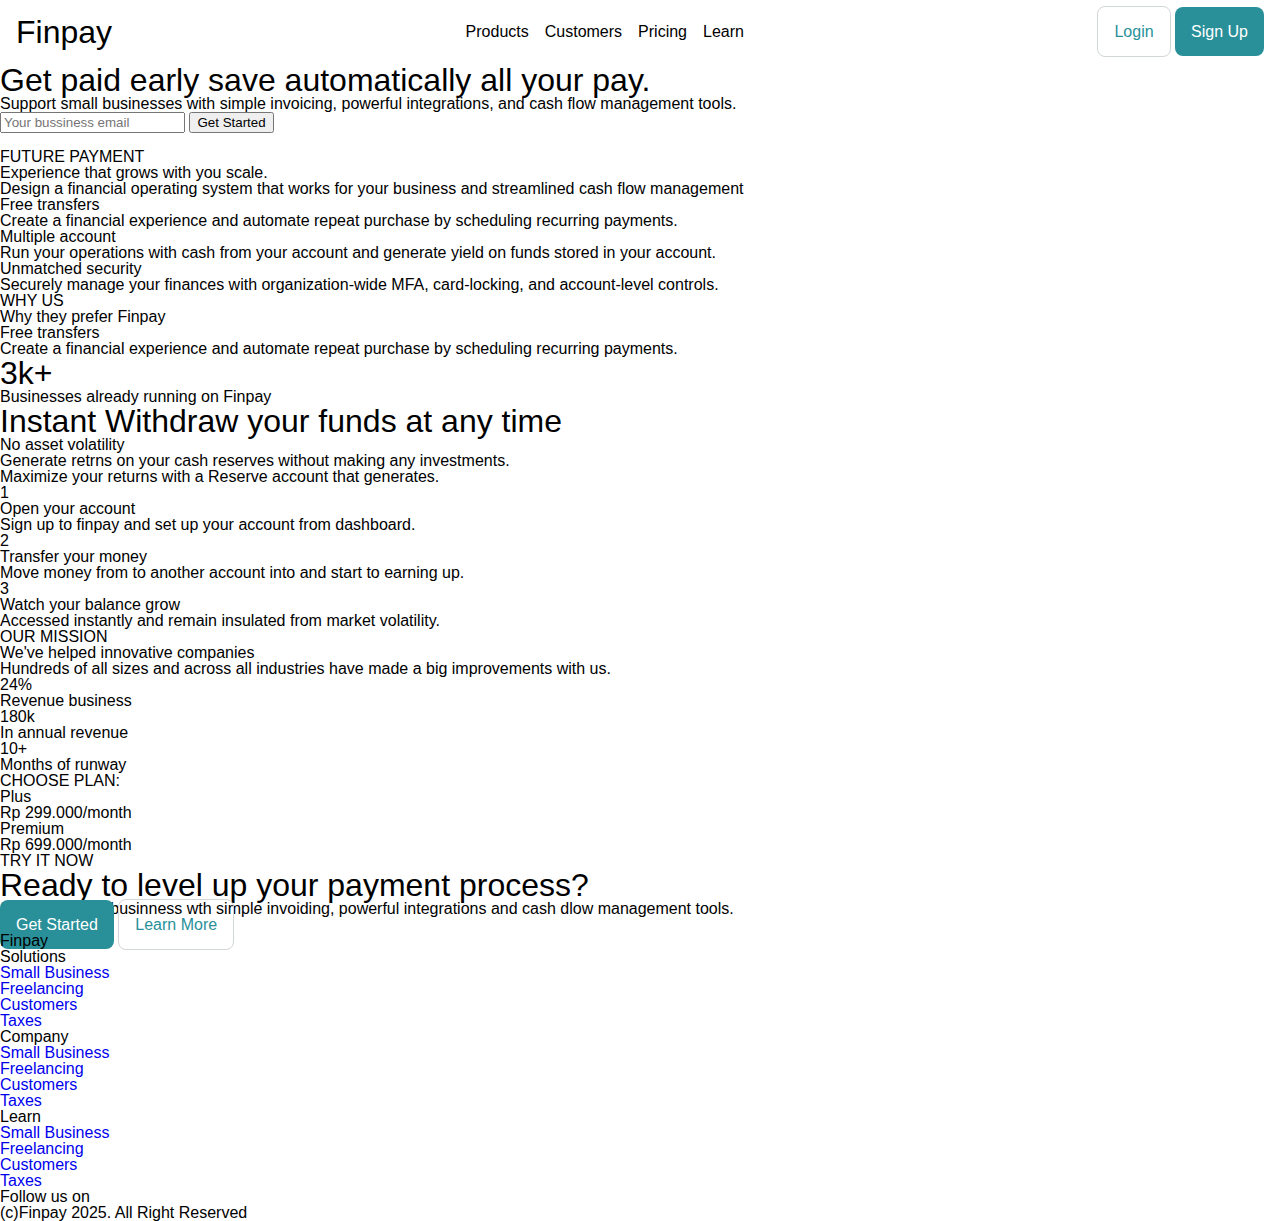
==== fintech-finpay/index.html @ c242a387 "add update portoflio" ====
<html lang="en">

<head>
    <meta charset="UTF-8">
    <meta name="viewport" content="width=device-width, initial-scale=1.0">
    <title>Fintech Finpay</title>
    <link
        href="https://fonts.googleapis.com/css2?family=Inter:ital,opsz,wght@0,14..32,100..900;1,14..32,100..900&family=Playfair+Display:ital,wght@0,400..900;1,400..900&display=swap"
        rel="stylesheet">
    <link rel="stylesheet" href="../reset.css">
    <link rel="stylesheet" href="./style.css">
</head>

<body>
    <header>
        <div class="brand">
            <h1>Finpay</h1>
        </div>
        <div class="menu">
            <ul>
                <li>Products</li>
                <li>Customers</li>
                <li>Pricing</li>
                <li>Learn</li>
            </ul>
        </div>
        <div class="button-sign">
            <a href="#" class="btn btn-secondary-outline">Login</a>
            <a href="#" class="btn btn-primary">Sign Up</a>
        </div>
    </header>
    <section class="hero">
        <div class="content">
            <h1>Get paid early save automatically all your pay.</h1>
            <p>
                Support small businesses with simple invoicing, powerful integrations, and cash flow management tools.
            </p>
            <form action="#" class="inline-single-form">
                <input type="text" placeholder="Your bussiness email">
                <button type="reset">Get Started</button>
            </form>
            <div class="supports">
                <img src="#" alt="">
                <img src="#" alt="">
                <img src="#" alt="">
            </div>
        </div>
        <div class="image">
            <img src="#" alt="">
        </div>
    </section>
    <section class="feature">
        <div class="text-primary">FUTURE PAYMENT</div>
        <div class="feature-description">
            <h2>Experience that grows with you scale.</h2>
            <p>
                Design a financial operating system that works for your business and streamlined cash flow management
            </p>
        </div>
        <div class="feature-list">
            <div class="feature-item">
                <img src="#" alt="">
                <h4>Free transfers</h4>
                <p>Create a financial experience and automate repeat purchase by scheduling recurring payments.</p>
            </div>
            <div class="feature-item">
                <img src="#" alt="">
                <h4>Multiple account</h4>
                <p>Run your operations with cash from your account and generate yield on funds stored in your account.
                </p>
            </div>
            <div class="feature-item">
                <img src="#" alt="">
                <h4>Unmatched security</h4>
                <p>Securely manage your finances with organization-wide MFA, card-locking, and account-level controls.
                </p>
            </div>
        </div>
    </section>
    <section class="why-us">
        <div class="text-primary">
            WHY US
        </div>
        <h2>Why they prefer Finpay</h2>
        <div class="because">
            <div class="because-item">
                <img src="#" alt="">
                <h4>Free transfers</h4>
                <p>Create a financial experience and automate repeat purchase by scheduling recurring payments.</p>
            </div>
            <div class="because-item">
                <img src="#" alt="">
                <h1 class="text-primary">3k+</h1>
                <p>
                    Businesses already running on Finpay
                </p>
            </div>
            <div class="because-item">
                <img src="#" alt="">
                <h1>Instant Withdraw your funds at any time</h1>
                <img src="#" alt="">
            </div>
        </div>
        <div class="asset-chart">
            <div class="asset-chart-desc">
                <h3>No asset volatility</h3>
                <p>Generate retrns on your cash reserves without making any investments.</p>
            </div>
            <div class="asset-chart-img">
                <img src="#" alt="">
            </div>
        </div>
    </section>
    <section class="step-section">
        <h2>Maximize your returns with a Reserve account that generates.</h2>
        <div class="step-section_steps">
            <div class="step-section_steps_item">
                <h2>1</h2>
                <h4>Open your account</h4>
                <p>Sign up to finpay and set up your account from dashboard.</p>
            </div>
            <div class="step-section_steps_item">
                <h2>2</h2>
                <h4>Transfer your money</h4>
                <p>Move money from to another account into and start to earning up.</p>
            </div>
            <div class="step-section_steps_item">
                <h2>3</h2>
                <h4>Watch your balance grow</h4>
                <p>Accessed instantly and remain insulated from market volatility.</p>
            </div>
        </div>
    </section>
    <section>
        <div class="container">
            <div class="text-center">
                <div class="text-primary">
                    OUR MISSION
                </div>
                <h2>We've helped innovative companies</h2>
                <p>Hundreds of all sizes and across all industries have made a big improvements with us.</p>
                <div class="stats">
                    <div class="stats_item">
                        <h2>24%</h2>
                        <p>Revenue business</p>
                    </div>
                    <div class="stats_item">
                        <h2>180k</h2>
                        <p>In annual revenue</p>
                    </div>
                    <div class="stats_item">
                        <h2>10+</h2>
                        <p>Months of runway</p>
                    </div>
                </div>
            </div>
        </div>
    </section>
    <section>
        <div class="container">
            <div class="text-center text-primary">
                CHOOSE PLAN:
            </div>
            <div class="plan">
                <div class="plan_item">
                    <h2>Plus</h2>
                    <div class="plan_item_price">
                        Rp 299.000/month
                    </div>
                </div>
                <div class="plan_item">
                    <h2>Premium</h2>
                    <div class="plan_item_price">
                        Rp 699.000/month
                    </div>
                </div>
            </div>
        </div>
    </section>
    <section>
        <div class="container try">
            <div class="try_desc">
                <div class="text-primary">
                    TRY IT NOW
                </div>
                <h1>Ready to level up your payment process?</h1>
                <p>Supports small businness wth simple invoiding, powerful integrations and cash dlow management tools.
                </p>
            </div>
            <div class="try_actions">
                <a href="#" class="btn btn-primary">Get Started</a>
                <a href="#" class="btn btn-secondary-outline">Learn More</a>
            </div>
        </div>
    </section>
    <footer>
        <div class="container">
            <div class="footer">
                <div class="footer_item">
                    <h2>Finpay</h2>
                </div>
                <div class="footer_item">
                    <h4>Solutions</h4>
                    <ul>
                        <li><a href="#">Small Business</a></li>
                        <li><a href="#">Freelancing</a></li>
                        <li><a href="#">Customers</a></li>
                        <li><a href="#">Taxes</a></li>
                    </ul>
                </div>
                <div class="footer_item">
                    <h4>Company</h4>
                    <ul>
                        <li><a href="#">Small Business</a></li>
                        <li><a href="#">Freelancing</a></li>
                        <li><a href="#">Customers</a></li>
                        <li><a href="#">Taxes</a></li>
                    </ul>
                </div>
                <div class="footer_item">
                    <h4>Learn</h4>
                    <ul>
                        <li><a href="#">Small Business</a></li>
                        <li><a href="#">Freelancing</a></li>
                        <li><a href="#">Customers</a></li>
                        <li><a href="#">Taxes</a></li>
                    </ul>
                </div>
                <div class="footer_item">
                    <h4>Follow us on</h4>
                </div>
            </div>
            <div class="copyright">
                (c)Finpay 2025. All Right Reserved
            </div>
        </div>
    </footer>
</body>

</html>
---- fintech-finpay/style.css ----
body {
    font-family: "Poppins", sans-serif;
    font-optical-sizing: auto;
}
header {
    display: flex;
    justify-content: space-between;
    padding: 1rem;
    align-items: center;
}
.menu > ul {
    display: flex;
    list-style-type: none;
}
.menu > ul > li {
    margin: 0 0.5rem;
}
h1 {
    font-size: 2rem;
}
.btn {
    padding: 1rem;
    border-radius: 0.5rem;
}
.btn-primary {
    background-color: #29909a;
    color: #fff;
}
.btn-secondary-outline {
    border: 1px solid #d1d6d6;
    color: #29909a;
}
a {
    text-decoration: none;
}
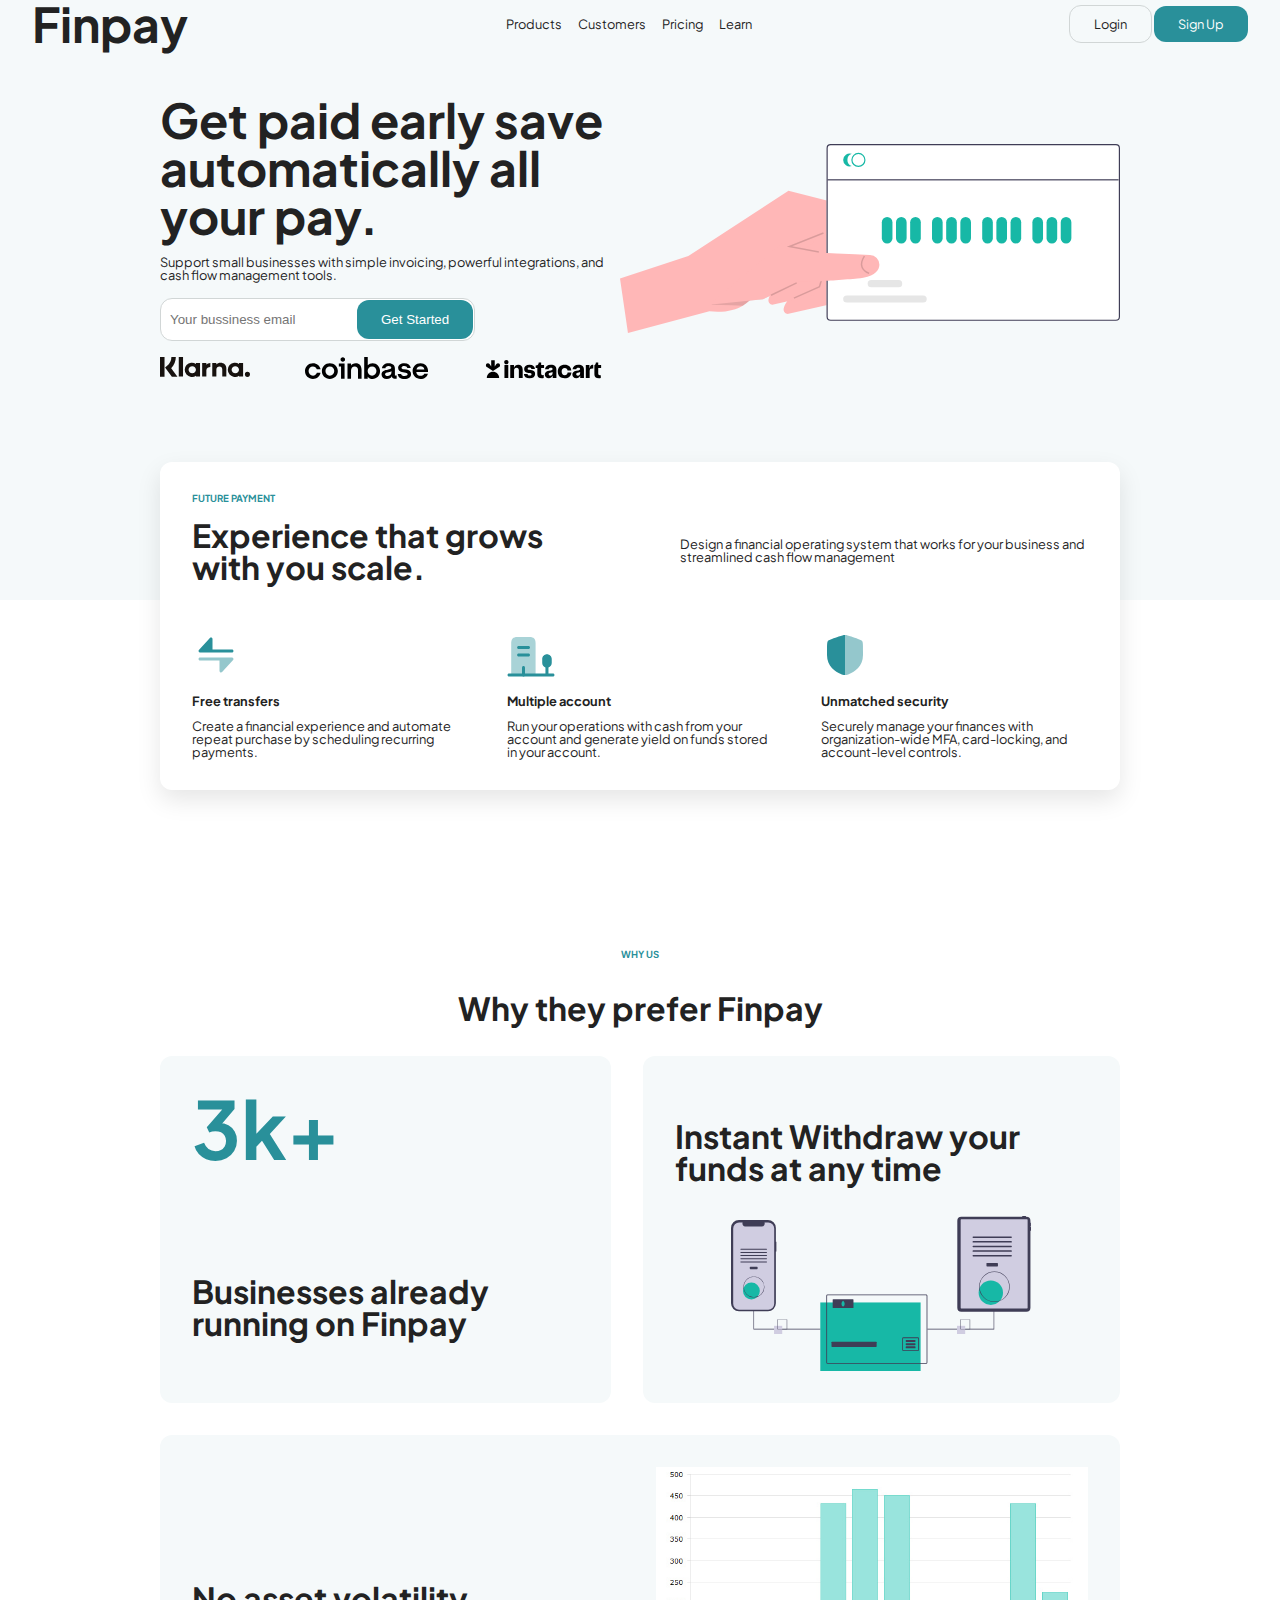
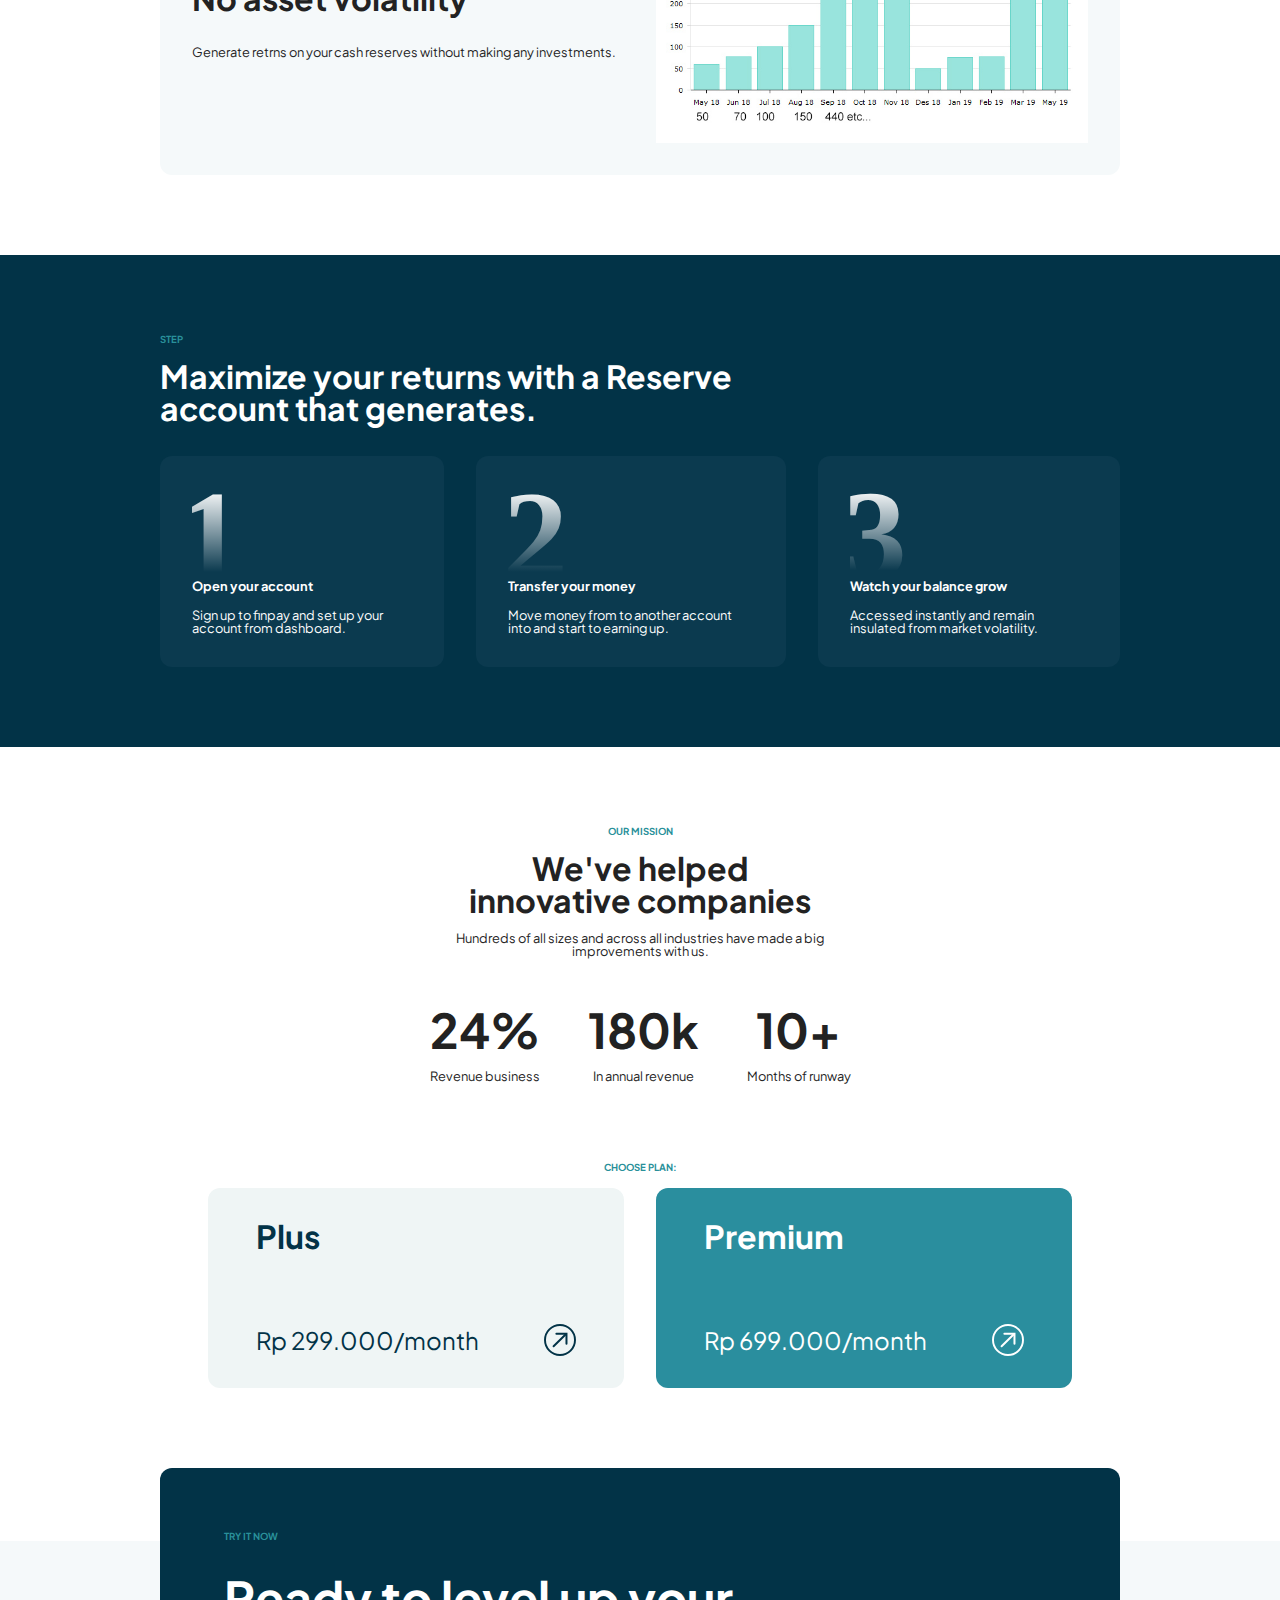
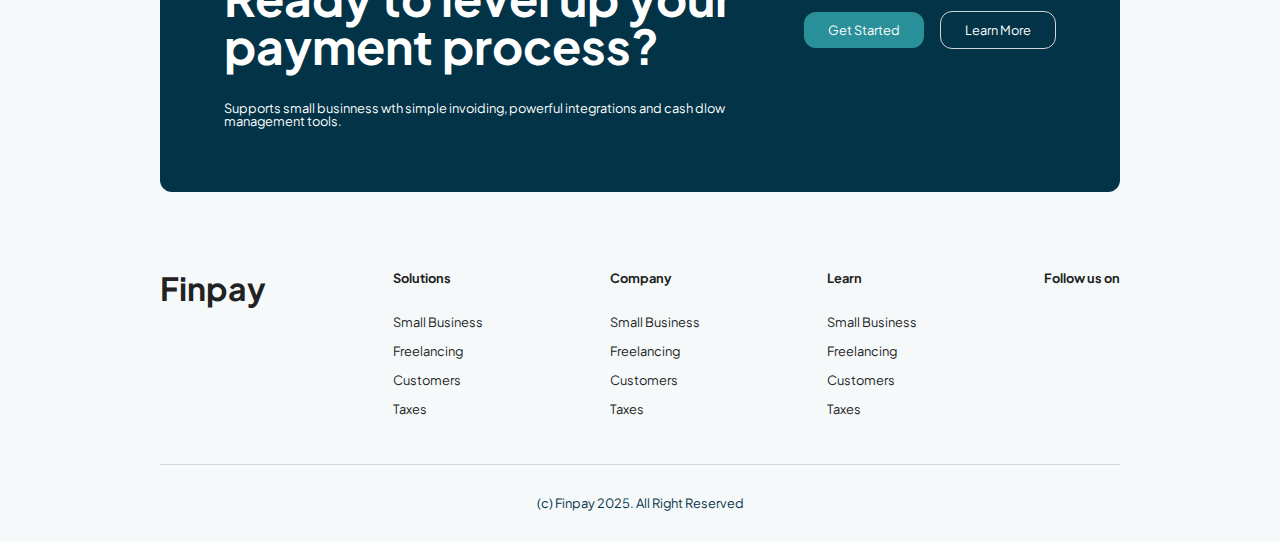
==== commit 8d7aa5a1: "update finish finpay" ====
--- a/fintech-finpay/index.html
+++ b/fintech-finpay/index.html
@@ -4,14 +4,16 @@
     <meta charset="UTF-8">
     <meta name="viewport" content="width=device-width, initial-scale=1.0">
     <title>Fintech Finpay</title>
-    <link
-        href="https://fonts.googleapis.com/css2?family=Inter:ital,opsz,wght@0,14..32,100..900;1,14..32,100..900&family=Playfair+Display:ital,wght@0,400..900;1,400..900&display=swap"
+    <link rel="preconnect" href="https://fonts.googleapis.com">
+    <link rel="preconnect" href="https://fonts.gstatic.com" crossorigin>
+    <link href="https://fonts.googleapis.com/css2?family=Plus+Jakarta+Sans:ital,wght@0,200..800;1,200..800&display=swap"
         rel="stylesheet">
     <link rel="stylesheet" href="../reset.css">
     <link rel="stylesheet" href="./style.css">
 </head>
 
 <body>
+    <div class="header-bg"></div>
     <header>
         <div class="brand">
             <h1>Finpay</h1>
@@ -29,149 +31,178 @@
             <a href="#" class="btn btn-primary">Sign Up</a>
         </div>
     </header>
-    <section class="hero">
-        <div class="content">
-            <h1>Get paid early save automatically all your pay.</h1>
-            <p>
-                Support small businesses with simple invoicing, powerful integrations, and cash flow management tools.
-            </p>
-            <form action="#" class="inline-single-form">
-                <input type="text" placeholder="Your bussiness email">
-                <button type="reset">Get Started</button>
-            </form>
-            <div class="supports">
-                <img src="#" alt="">
-                <img src="#" alt="">
-                <img src="#" alt="">
-            </div>
-        </div>
-        <div class="image">
-            <img src="#" alt="">
-        </div>
-    </section>
-    <section class="feature">
-        <div class="text-primary">FUTURE PAYMENT</div>
-        <div class="feature-description">
-            <h2>Experience that grows with you scale.</h2>
-            <p>
-                Design a financial operating system that works for your business and streamlined cash flow management
-            </p>
-        </div>
-        <div class="feature-list">
-            <div class="feature-item">
-                <img src="#" alt="">
-                <h4>Free transfers</h4>
-                <p>Create a financial experience and automate repeat purchase by scheduling recurring payments.</p>
-            </div>
-            <div class="feature-item">
-                <img src="#" alt="">
-                <h4>Multiple account</h4>
-                <p>Run your operations with cash from your account and generate yield on funds stored in your account.
+    <section>
+        <div class="container hero">
+            <div class="content">
+                <h1>Get paid early save automatically all your pay.</h1>
+                <p>
+                    Support small businesses with simple invoicing, powerful integrations, and cash flow management
+                    tools.
                 </p>
-            </div>
-            <div class="feature-item">
-                <img src="#" alt="">
-                <h4>Unmatched security</h4>
-                <p>Securely manage your finances with organization-wide MFA, card-locking, and account-level controls.
+                <form action="#" class="cta">
+                    <input type="text" placeholder="Your bussiness email">
+                    <button type="reset" class="btn btn-primary">Get Started</button>
+                </form>
+                <div class="supports">
+                    <img src="./img/klarna.svg" alt="klarna" height="20">
+                    <img src="./img//coinbase.svg" alt="coinbase" height="22">
+                    <img src="./img/instacart.svg" alt="instacart" height="25">
+                </div>
+            </div>
+            <div class="image">
+                <img src="./img/hero.svg" alt="">
+            </div>
+        </div>
+    </section>
+    <section>
+        <div class="container feature">
+            <h6 class="text-primary">FUTURE PAYMENT</h6>
+            <div class="feature-description">
+                <h2>Experience that grows with you scale.</h2>
+                <p>
+                    Design a financial operating system that works for your business and streamlined cash flow
+                    management
                 </p>
             </div>
-        </div>
-    </section>
-    <section class="why-us">
-        <div class="text-primary">
-            WHY US
-        </div>
-        <h2>Why they prefer Finpay</h2>
-        <div class="because">
-            <div class="because-item">
-                <img src="#" alt="">
-                <h4>Free transfers</h4>
-                <p>Create a financial experience and automate repeat purchase by scheduling recurring payments.</p>
-            </div>
-            <div class="because-item">
-                <img src="#" alt="">
-                <h1 class="text-primary">3k+</h1>
-                <p>
-                    Businesses already running on Finpay
-                </p>
-            </div>
-            <div class="because-item">
-                <img src="#" alt="">
-                <h1>Instant Withdraw your funds at any time</h1>
-                <img src="#" alt="">
-            </div>
-        </div>
-        <div class="asset-chart">
-            <div class="asset-chart-desc">
-                <h3>No asset volatility</h3>
-                <p>Generate retrns on your cash reserves without making any investments.</p>
-            </div>
-            <div class="asset-chart-img">
-                <img src="#" alt="">
+            <div class="feature-list">
+                <div class="feature-item">
+                    <img src="./img/free_transfer.svg" alt="" height="48">
+                    <h4>Free transfers</h4>
+                    <p>Create a financial experience and automate repeat purchase by scheduling recurring payments.</p>
+                </div>
+                <div class="feature-item">
+                    <img src="./img/multi_account.svg" alt="" height="48">
+                    <h4>Multiple account</h4>
+                    <p>Run your operations with cash from your account and generate yield on funds stored in your
+                        account.
+                    </p>
+                </div>
+                <div class="feature-item">
+                    <img src="./img/security.svg" alt="" height="48">
+                    <h4>Unmatched security</h4>
+                    <p>Securely manage your finances with organization-wide MFA, card-locking, and account-level
+                        controls.
+                    </p>
+                </div>
+            </div>
+        </div>
+    </section>
+    <section>
+        <div class="container why-us">
+            <h6 class="text-primary text-center">
+                WHY US
+            </h6>
+            <h2 class="text-center">Why they prefer Finpay</h2>
+            <div class="because">
+                <div class="because-item">
+                    <h1 class="text-primary">3k+</h1>
+                    <h2>
+                        Businesses already running on Finpay
+                    </h2>
+                </div>
+                <div class="because-item">
+                    <h2>Instant Withdraw your funds at any time</h2>
+                    <div class="text-center">
+                        <img src="./img/transaction.svg" alt="" width="300">
+                    </div>
+                </div>
+            </div>
+            <div class="asset-chart because-item">
+                <div class="asset-chart-desc">
+                    <h2>No asset volatility</h2>
+                    <p>Generate retrns on your cash reserves without making any investments.</p>
+                </div>
+                <div class="asset-chart-img">
+                    <img src="./img/chart.jpg" alt="">
+                </div>
             </div>
         </div>
     </section>
     <section class="step-section">
-        <h2>Maximize your returns with a Reserve account that generates.</h2>
-        <div class="step-section_steps">
-            <div class="step-section_steps_item">
-                <h2>1</h2>
-                <h4>Open your account</h4>
-                <p>Sign up to finpay and set up your account from dashboard.</p>
-            </div>
-            <div class="step-section_steps_item">
-                <h2>2</h2>
-                <h4>Transfer your money</h4>
-                <p>Move money from to another account into and start to earning up.</p>
-            </div>
-            <div class="step-section_steps_item">
-                <h2>3</h2>
-                <h4>Watch your balance grow</h4>
-                <p>Accessed instantly and remain insulated from market volatility.</p>
-            </div>
-        </div>
-    </section>
-    <section>
         <div class="container">
-            <div class="text-center">
-                <div class="text-primary">
-                    OUR MISSION
-                </div>
-                <h2>We've helped innovative companies</h2>
-                <p>Hundreds of all sizes and across all industries have made a big improvements with us.</p>
-                <div class="stats">
-                    <div class="stats_item">
-                        <h2>24%</h2>
-                        <p>Revenue business</p>
+            <h6 class="text-primary">STEP</h6>
+            <h2>Maximize your returns with a Reserve account that generates.</h2>
+            <div class="step-section_steps">
+                <div class="step-section_steps_item">
+                    <img src="./img/1.svg" alt="" class="text-gradient" />
+                    <h4>Open your account</h4>
+                    <p>Sign up to finpay and set up your account from dashboard.</p>
+                </div>
+                <div class="step-section_steps_item">
+                    <img src="./img/2.svg" alt="" class="text-gradient" />
+                    <h4>Transfer your money</h4>
+                    <p>Move money from to another account into and start to earning up.</p>
+                </div>
+                <div class="step-section_steps_item">
+                    <img src="./img/3.svg" alt="" class="text-gradient" />
+                    <h4>Watch your balance grow</h4>
+                    <p>Accessed instantly and remain insulated from market volatility.</p>
+                </div>
+            </div>
+        </div>
+    </section>
+    <section>
+        <div class="container mission">
+            <h6 class="text-primary">
+                OUR MISSION
+            </h6>
+            <h2 class="mission_title">We've helped innovative companies</h2>
+            <p class="mission_desc">Hundreds of all sizes and across all industries have made a big improvements
+                with us.</p>
+            <div class="stats">
+                <div class="stats_item">
+                    <h2>24%</h2>
+                    <p>Revenue business</p>
+                </div>
+                <div class="stats_item">
+                    <h2>180k</h2>
+                    <p>In annual revenue</p>
+                </div>
+                <div class="stats_item">
+                    <h2>10+</h2>
+                    <p>Months of runway</p>
+                </div>
+            </div>
+        </div>
+    </section>
+    <section>
+        <div class="container plan">
+            <h6 class="text-center text-primary">
+                CHOOSE PLAN:
+            </h6>
+            <div class="plan-list">
+                <div class="plan-list_item plus">
+                    <h2>Plus</h2>
+                    <div class="plan-list_item_price">
+                        <span>Rp 299.000/month</span>
+                        <svg width="32" height="32" version="1.1" viewBox="0 0 32 32"
+                            xmlns="http://www.w3.org/2000/svg">
+                            <g fill="none" stroke="#023347" stroke-linecap="round">
+                                <circle cx="16" cy="16" r="15" stroke-width="1.94"
+                                    style="paint-order:stroke fill markers" />
+                                <g transform="translate(.278 .595)" stroke-width="2">
+                                    <path d="m9.32 21.7 12.2-12" style="paint-order:stroke fill markers" />
+                                    <path d="m12.1 9.08h10.1v9.99" style="paint-order:stroke fill markers" />
+                                </g>
+                            </g>
+                        </svg>
                     </div>
-                    <div class="stats_item">
-                        <h2>180k</h2>
-                        <p>In annual revenue</p>
-                    </div>
-                    <div class="stats_item">
-                        <h2>10+</h2>
-                        <p>Months of runway</p>
-                    </div>
-                </div>
-            </div>
-        </div>
-    </section>
-    <section>
-        <div class="container">
-            <div class="text-center text-primary">
-                CHOOSE PLAN:
-            </div>
-            <div class="plan">
-                <div class="plan_item">
-                    <h2>Plus</h2>
-                    <div class="plan_item_price">
-                        Rp 299.000/month
-                    </div>
-                </div>
-                <div class="plan_item">
+                </div>
+                <div class="plan-list_item premium">
                     <h2>Premium</h2>
-                    <div class="plan_item_price">
-                        Rp 699.000/month
+                    <div class="plan-list_item_price">
+                        <span>Rp 699.000/month</span>
+                        <svg width="32" height="32" version="1.1" viewBox="0 0 32 32"
+                            xmlns="http://www.w3.org/2000/svg">
+                            <g fill="none" stroke="#fff" stroke-linecap="round">
+                                <circle cx="16" cy="16" r="15" stroke-width="1.94"
+                                    style="paint-order:stroke fill markers" />
+                                <g transform="translate(.278 .595)" stroke-width="2">
+                                    <path d="m9.32 21.7 12.2-12" style="paint-order:stroke fill markers" />
+                                    <path d="m12.1 9.08h10.1v9.99" style="paint-order:stroke fill markers" />
+                                </g>
+                            </g>
+                        </svg>
                     </div>
                 </div>
             </div>
@@ -180,19 +211,21 @@
     <section>
         <div class="container try">
             <div class="try_desc">
-                <div class="text-primary">
+                <h6 class="text-primary">
                     TRY IT NOW
-                </div>
+                </h6>
                 <h1>Ready to level up your payment process?</h1>
-                <p>Supports small businness wth simple invoiding, powerful integrations and cash dlow management tools.
+                <p>Supports small businness wth simple invoiding, powerful integrations and cash dlow management
+                    tools.
                 </p>
             </div>
             <div class="try_actions">
                 <a href="#" class="btn btn-primary">Get Started</a>
-                <a href="#" class="btn btn-secondary-outline">Learn More</a>
-            </div>
-        </div>
-    </section>
+                <a href="#" class="btn btn-secondary-outline text-light">Learn More</a>
+            </div>
+        </div>
+    </section>
+    <div class="footer-bg"></div>
     <footer>
         <div class="container">
             <div class="footer">
@@ -231,7 +264,7 @@
                 </div>
             </div>
             <div class="copyright">
-                (c)Finpay 2025. All Right Reserved
+                (c) Finpay 2025. All Right Reserved
             </div>
         </div>
     </footer>
--- a/fintech-finpay/style.css
+++ b/fintech-finpay/style.css
@@ -1,12 +1,32 @@
+:root {
+    --text-color: #222222;
+    --primary-background-color: #f5f9fa;
+    --default-background-color: #ffffff;
+    --secondary-background-color: #d1d6d6;
+    --default-border-radius: 0.75rem;
+    --primary-color: #29909a;
+    --default-shadow: 0px 10px 24px rgba(0, 0, 0, 0.1);
+    --deep-primary-background-color: #023347;
+    --lighter-primary-background-color: #0b3a4f;
+    --premium-color: #2a8e9e;
+    --plus-color: #eff5f5;
+}
 body {
-    font-family: "Poppins", sans-serif;
+    font-family: "Plus Jakarta Sans", sans-serif;
     font-optical-sizing: auto;
+    color: var(--text-color);
+    position: relative;
+    font-size: 0.8rem;
 }
 header {
     display: flex;
     justify-content: space-between;
-    padding: 1rem;
-    align-items: center;
+    align-items: center;
+    padding: 0 2rem;
+}
+.container {
+    max-width: 960px;
+    margin: 0 auto;
 }
 .menu > ul {
     display: flex;
@@ -15,21 +35,296 @@
 .menu > ul > li {
     margin: 0 0.5rem;
 }
+h1,
+h2,
+h3,
+h4,
+h5,
+h6 {
+    font-weight: bold;
+}
 h1 {
+    font-size: 3rem;
+}
+h2 {
     font-size: 2rem;
 }
+h6 {
+    font-size: 0.6rem;
+}
 .btn {
-    padding: 1rem;
-    border-radius: 0.5rem;
+    border: solid;
+    padding: 0.75rem 1.5rem;
+    border-radius: var(--default-border-radius);
+    text-wrap: nowrap;
+    display: inline-block;
 }
 .btn-primary {
-    background-color: #29909a;
+    background-color: var(--primary-color);
     color: #fff;
+    border: none;
 }
 .btn-secondary-outline {
-    border: 1px solid #d1d6d6;
-    color: #29909a;
+    border: 1px solid var(--secondary-background-color);
 }
 a {
     text-decoration: none;
-}
+    color: var(--text-color);
+}
+.header-bg,
+.footer-bg {
+    z-index: -1;
+    background-color: var(--primary-background-color);
+    height: 600px;
+    position: absolute;
+}
+.header-bg {
+    top: 0;
+    left: 0;
+    right: 0;
+}
+.footer-bg {
+    bottom: 0;
+    left: 0;
+    right: 0;
+}
+.hero {
+    display: flex;
+    flex-direction: row;
+    align-items: center;
+    margin-top: 3rem;
+    gap: 1rem;
+}
+.hero > .content,
+.hero > .image {
+    flex: 1;
+}
+.hero > .content > h1 {
+    font-size: 3rem;
+    margin-bottom: 1rem;
+}
+.hero > .image {
+    display: flex;
+    justify-content: center;
+}
+.hero > .image img {
+    max-width: 500px;
+}
+.cta {
+    display: inline-block;
+    background-color: #ffffff;
+    border: 1px solid var(--secondary-background-color);
+    border-radius: var(--default-border-radius);
+    margin-top: 1rem;
+    padding: 1px;
+}
+.cta input {
+    border: none;
+    border-radius: var(--default-border-radius);
+    padding: 0.5rem 0.5rem;
+}
+.cta input:focus {
+    outline: none;
+}
+.supports {
+    margin-top: 1rem;
+    display: flex;
+    justify-content: space-between;
+}
+.text-primary {
+    color: var(--primary-color);
+}
+.feature {
+    background-color: var(--default-background-color);
+    padding: 2rem;
+    box-shadow: var(--default-shadow);
+    border-radius: var(--default-border-radius);
+    margin-top: 5rem;
+}
+.feature-description {
+    display: flex;
+    align-items: center;
+    justify-content: stretch;
+    margin: 1rem 0;
+    gap: 5rem;
+}
+.feature-description > * {
+    flex: 1;
+}
+.feature-list {
+    display: flex;
+    margin-top: 3rem;
+    gap: 3rem;
+}
+
+.feature-item {
+    flex: 1;
+}
+.feature-item h4 {
+    margin-bottom: 0.75rem;
+}
+.feature-item img {
+    margin-bottom: 1rem;
+}
+.why-us {
+    margin-top: 10rem;
+}
+.why-us h2 {
+    margin: 2rem 0;
+}
+.text-center {
+    text-align: center;
+}
+.because {
+    display: flex;
+    gap: 2rem;
+}
+.because-item {
+    background-color: var(--primary-background-color);
+    border-radius: var(--default-border-radius);
+    padding: 2rem;
+    display: flex;
+    flex-direction: column;
+    justify-content: space-between;
+}
+.because-item h1 {
+    font-size: 5rem;
+}
+.asset-chart {
+    margin-top: 2rem;
+    display: flex;
+    flex-direction: row;
+    align-items: center;
+    gap: 2rem;
+}
+.asset-chart-img > img {
+    width: 100%;
+}
+.asset-chart-img,
+.asset-chart-desc {
+    flex: 1;
+}
+.step-section {
+    background-color: var(--deep-primary-background-color);
+    color: var(--default-background-color);
+    padding: 5rem 0;
+    margin-top: 5rem;
+}
+.step-section .container h2 {
+    width: 60%;
+    margin: 1rem 0;
+}
+.step-section_steps {
+    display: flex;
+    gap: 2rem;
+    margin-top: 2rem;
+}
+.text-gradient {
+    height: 92px;
+}
+.step-section_steps_item {
+    background-color: var(--lighter-primary-background-color);
+    padding: 2rem;
+    border-radius: var(--default-border-radius);
+}
+.step-section_steps_item h4 {
+    margin-bottom: 1rem;
+}
+.mission {
+    margin-top: 5rem;
+    display: flex;
+    flex-direction: column;
+    align-items: center;
+    text-align: center;
+}
+.mission h2 {
+    margin: 1rem 0;
+}
+.mission .stats {
+    display: flex;
+    justify-content: center;
+    gap: 3rem;
+}
+.mission_title,
+.mission_desc {
+    width: 40%;
+}
+.stats_item h2 {
+    font-size: 3rem;
+    margin-top: 3rem;
+}
+.plan {
+    margin-top: 5rem;
+}
+.plan h6 {
+    margin: 1rem 0;
+}
+.plan-list {
+    display: flex;
+    gap: 2rem;
+    padding: 0 3rem;
+}
+.plan-list_item {
+    padding: 2rem 3rem;
+    border-radius: var(--default-border-radius);
+    flex: 1;
+    min-height: 200px;
+    display: flex;
+    flex-direction: column;
+    justify-content: space-between;
+    color: var(--default-background-color);
+}
+.plan-list_item_price {
+    font-size: 1.5rem;
+    display: flex;
+    align-items: center;
+    justify-content: space-between;
+}
+.plan-list_item.plus {
+    background-color: var(--plus-color);
+    color: var(--deep-primary-background-color);
+}
+.plan-list_item.premium {
+    background-color: var(--premium-color);
+}
+.try {
+    margin-top: 5rem;
+    padding: 4rem;
+    background-color: var(--deep-primary-background-color);
+    color: var(--default-background-color);
+    display: flex;
+    align-items: center;
+    gap: 2rem;
+    border-radius: var(--default-border-radius);
+}
+.try_desc h1 {
+    margin: 2rem 0;
+}
+.try_actions {
+    display: flex;
+    align-items: center;
+    gap: 1rem;
+}
+.text-light {
+    color: var(--default-background-color);
+}
+footer {
+    margin-top: 5rem;
+}
+.footer {
+    display: flex;
+    justify-content: space-between;
+}
+.footer_item h4 {
+    margin-bottom: 2rem;
+}
+.footer_item li {
+    margin: 1rem 0;
+}
+.copyright {
+    margin-top: 2rem;
+    text-align: center;
+    color: var(--deep-primary-background-color);
+    border-top: 1px solid var(--secondary-background-color);
+    padding: 2rem 0;
+}
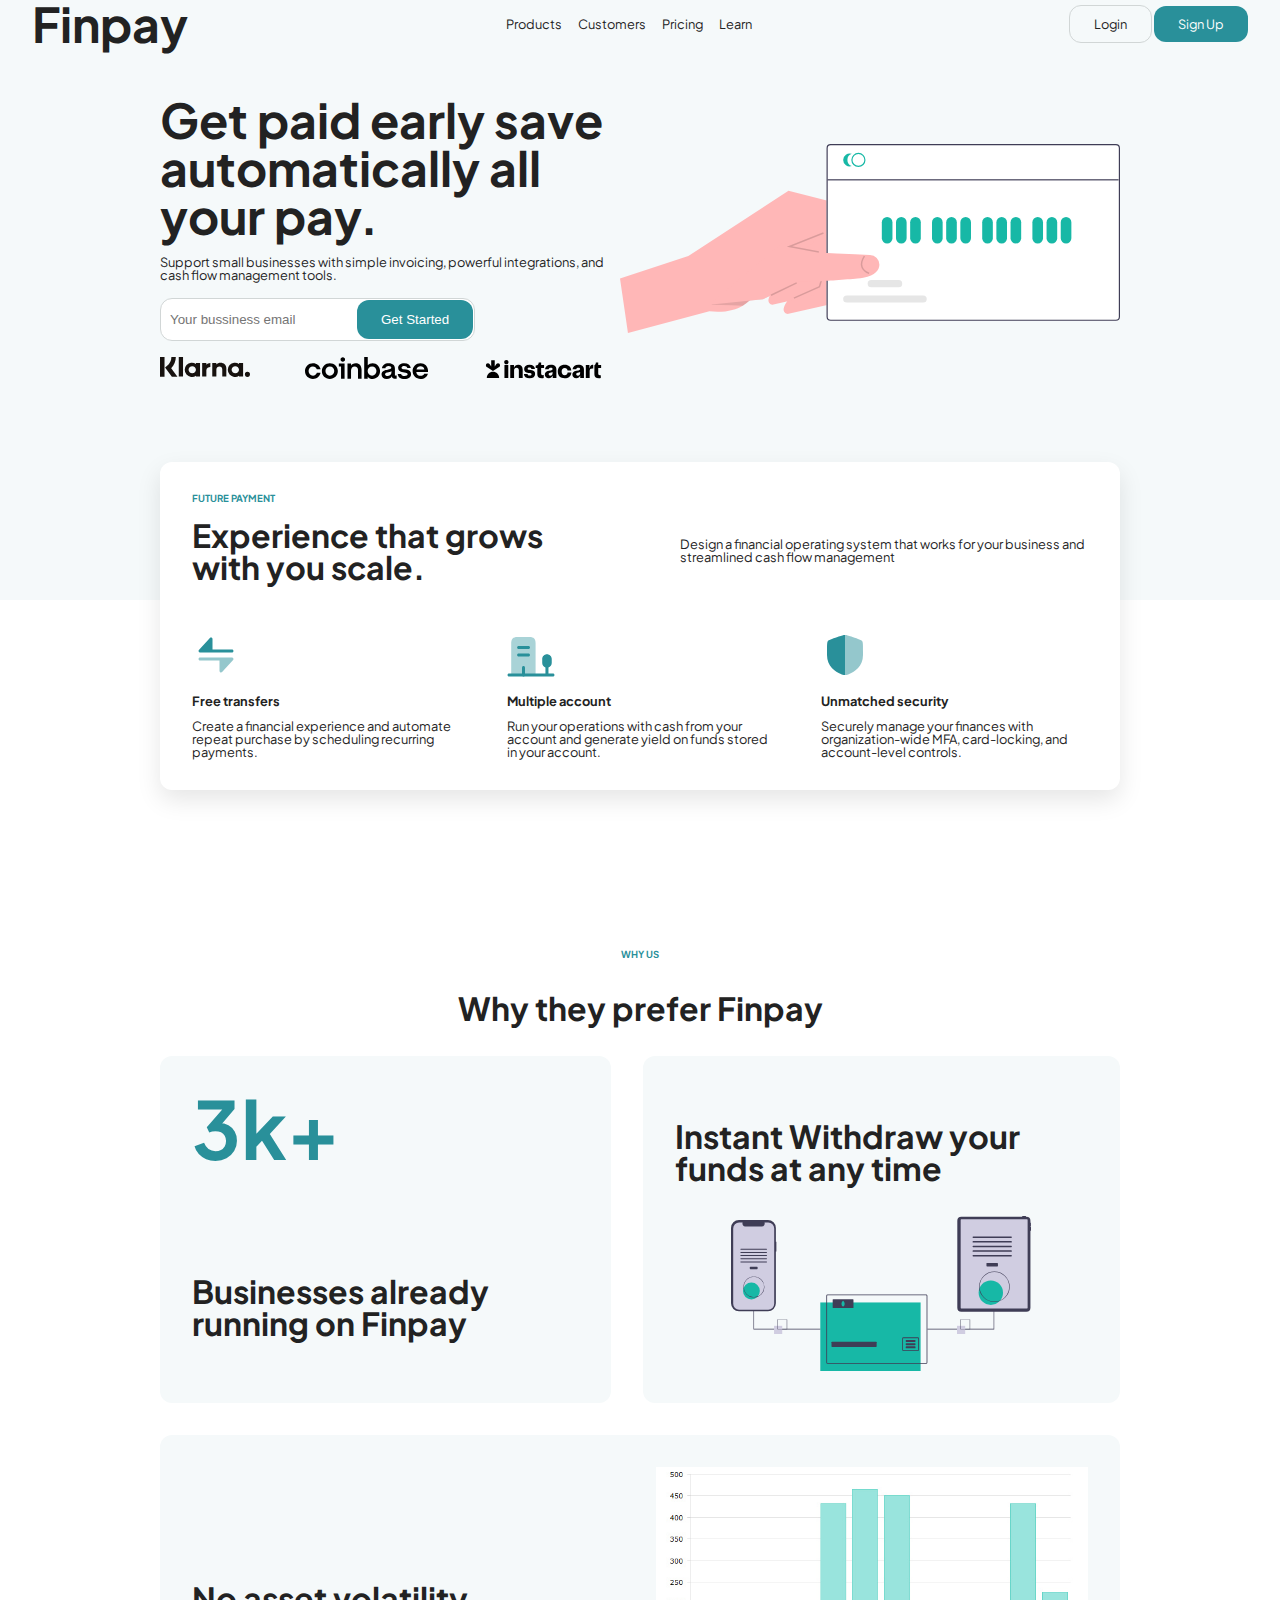
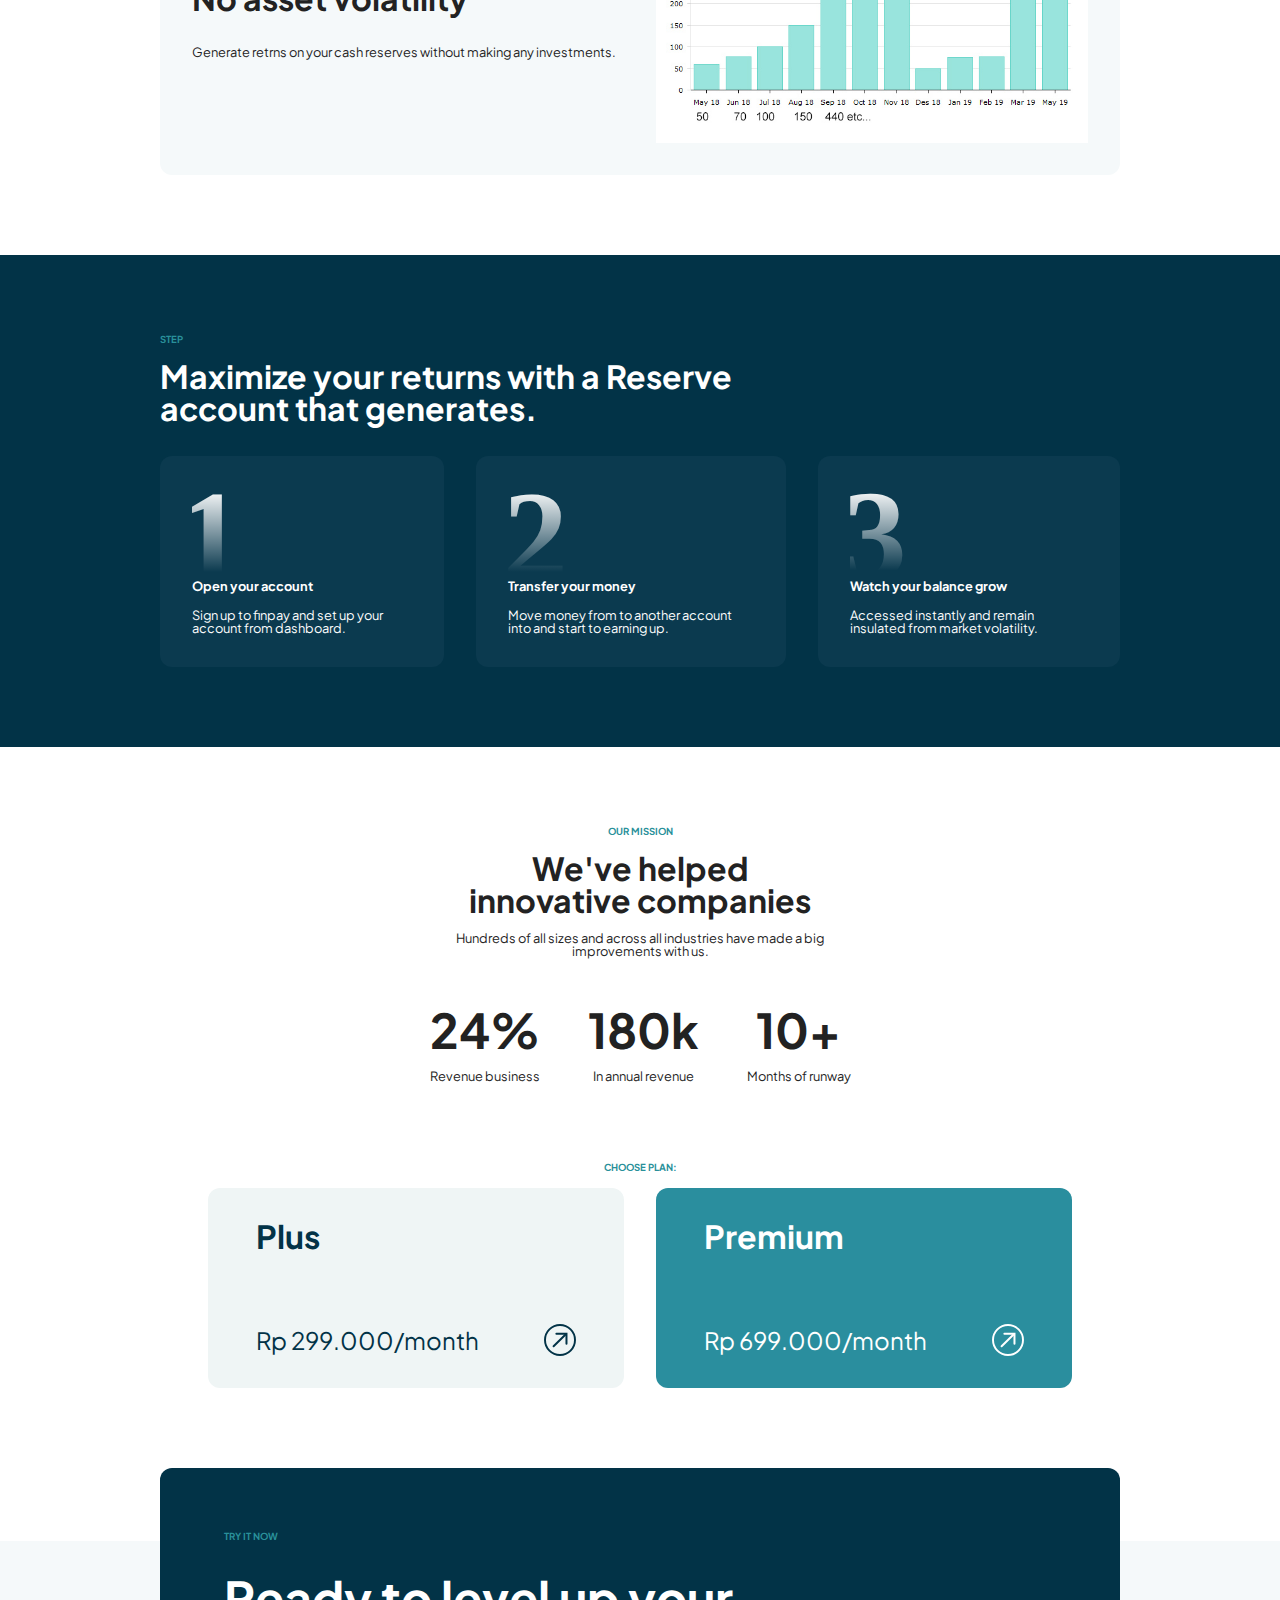
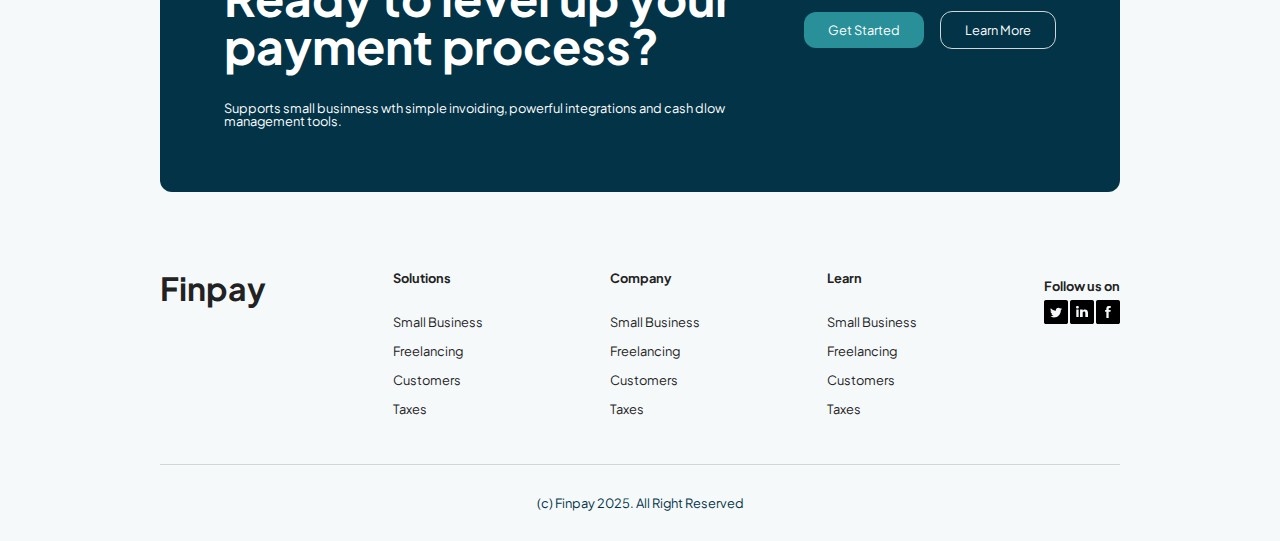
==== commit 35b765b0: "finpay add social media" ====
--- a/fintech-finpay/index.html
+++ b/fintech-finpay/index.html
@@ -259,8 +259,11 @@
                         <li><a href="#">Taxes</a></li>
                     </ul>
                 </div>
-                <div class="footer_item">
+                <div class="footer_item follow">
                     <h4>Follow us on</h4>
+                    <img src="./img/twitter.svg" alt="" width="24">
+                    <img src="./img/linkedin.svg" alt="" width="24">
+                    <img src="./img/facebook.svg" alt="" width="24">
                 </div>
             </div>
             <div class="copyright">
--- a/fintech-finpay/style.css
+++ b/fintech-finpay/style.css
@@ -328,3 +328,6 @@
     border-top: 1px solid var(--secondary-background-color);
     padding: 2rem 0;
 }
+.follow h4 {
+    margin: 0.5rem 0;
+}
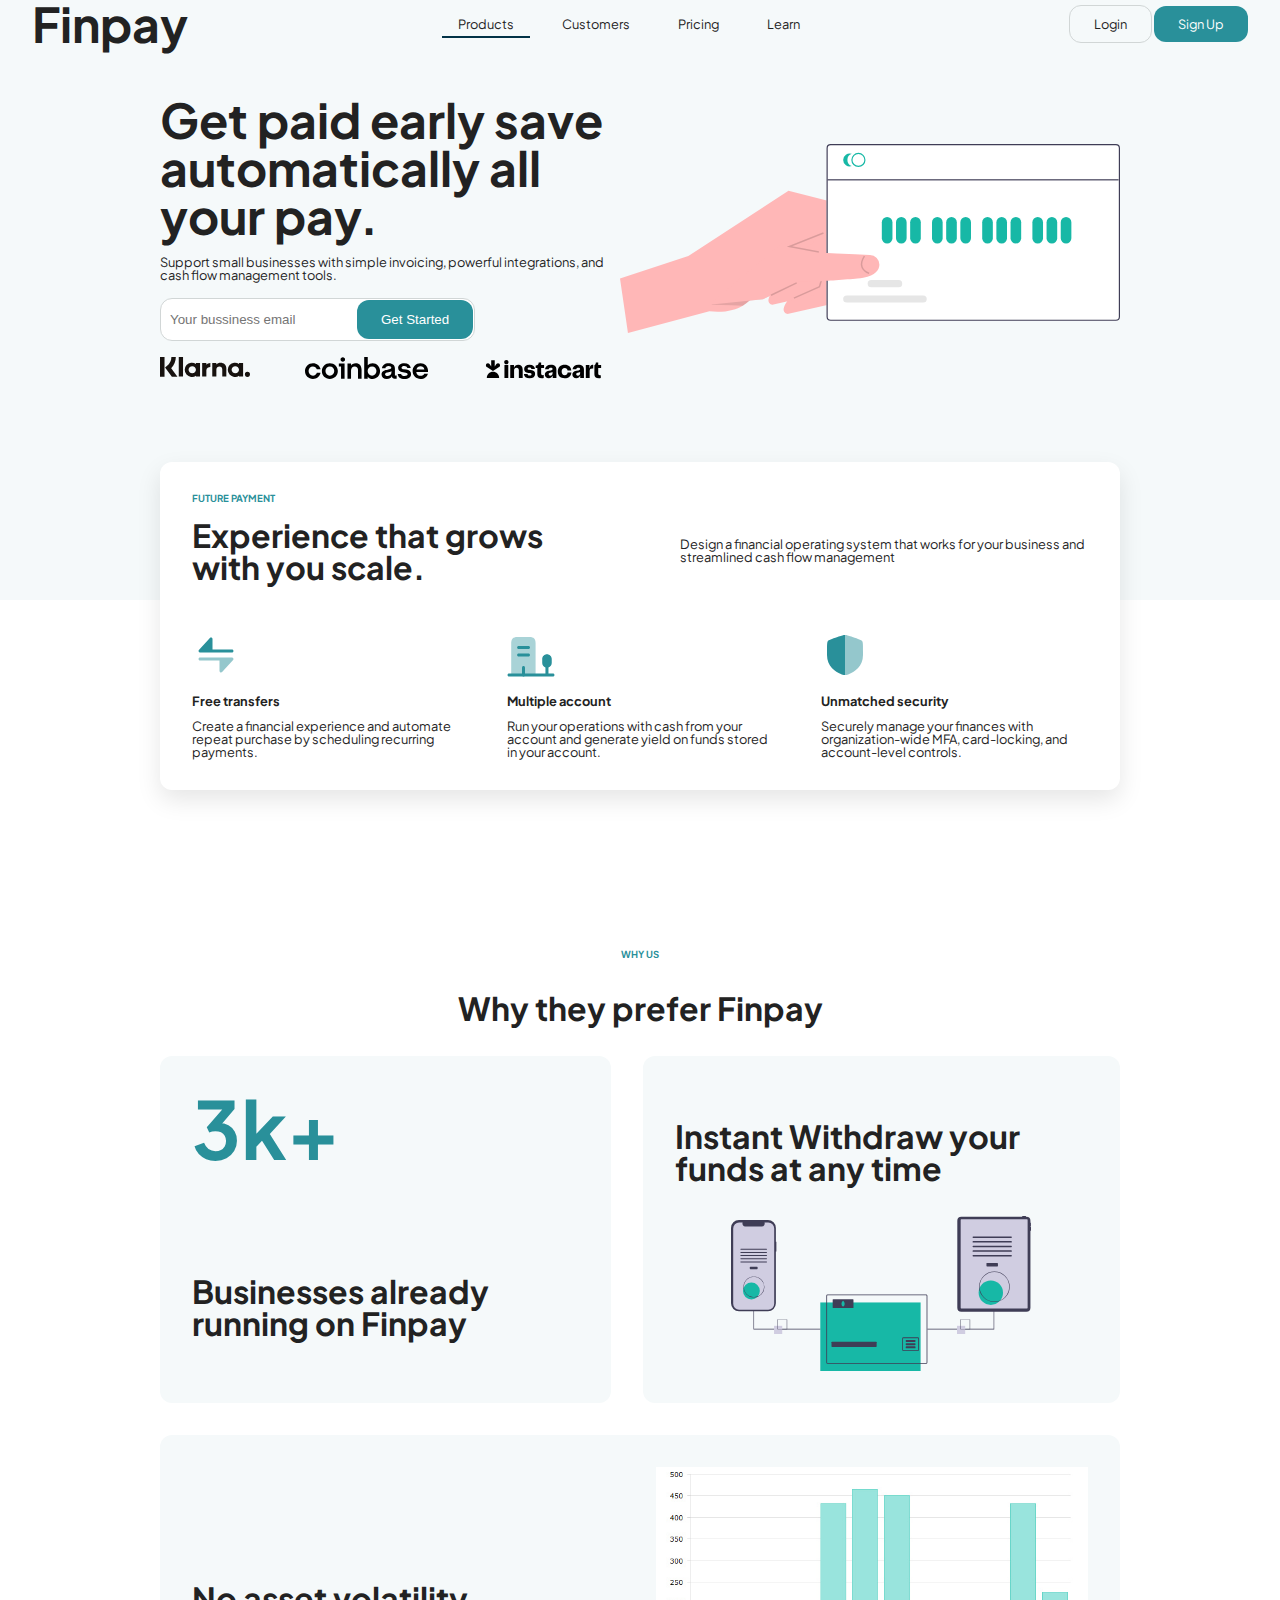
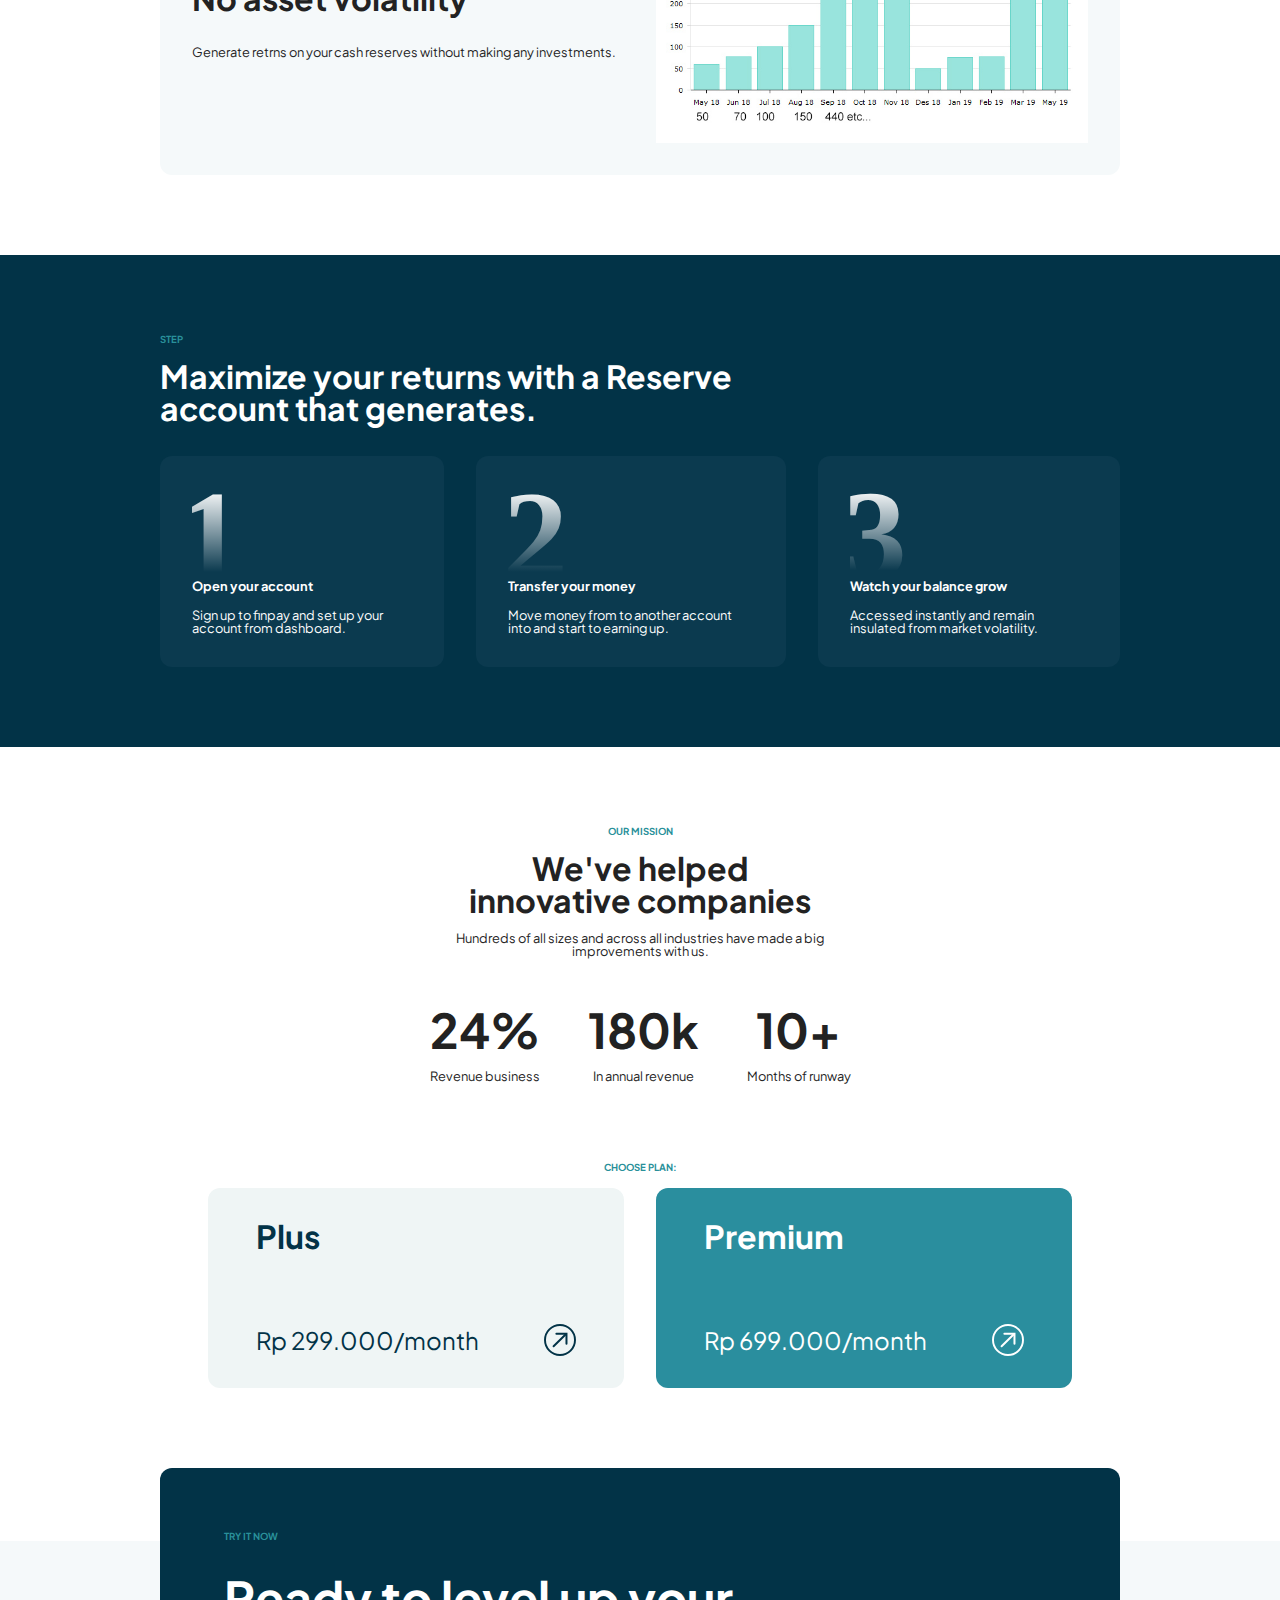
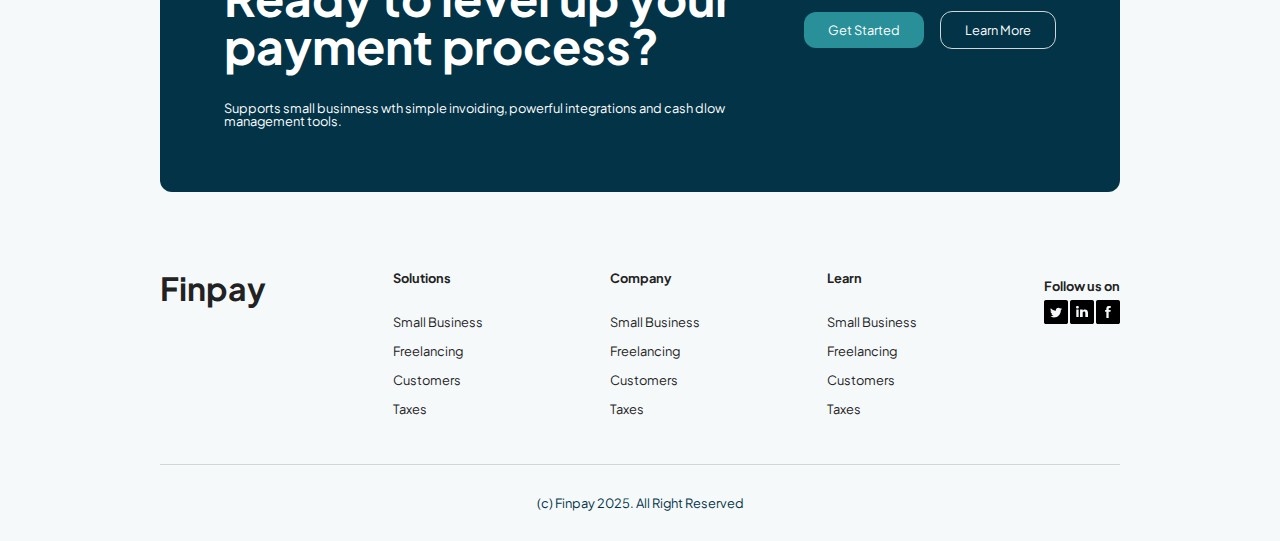
==== commit 825c7747: "finpay add more interacttion" ====
--- a/fintech-finpay/index.html
+++ b/fintech-finpay/index.html
@@ -20,10 +20,10 @@
         </div>
         <div class="menu">
             <ul>
-                <li>Products</li>
-                <li>Customers</li>
-                <li>Pricing</li>
-                <li>Learn</li>
+                <li><a href="#" class="active">Products</a></li>
+                <li><a href="#">Customers</a></li>
+                <li><a href="#">Pricing</a></li>
+                <li><a href="#">Learn</a></li>
             </ul>
         </div>
         <div class="button-sign">
--- a/fintech-finpay/style.css
+++ b/fintech-finpay/style.css
@@ -35,6 +35,32 @@
 .menu > ul > li {
     margin: 0 0.5rem;
 }
+.menu a {
+    padding: 0.5rem 1rem;
+    position: relative;
+}
+.menu a::after {
+    content: "";
+    display: block;
+    position: absolute;
+    height: 2px;
+    width: 100%;
+    bottom: 0;
+    left: 0;
+    right: 0;
+    background-color: #023347;
+    transition: all 0.15s ease-in-out;
+    transform: scaleX(0.95);
+    opacity: 0;
+}
+.menu a:hover::after {
+    transform: scaleX(1);
+    opacity: 1;
+}
+.menu a.active::after {
+    transform: scaleX(1);
+    opacity: 1;
+}
 h1,
 h2,
 h3,
@@ -57,19 +83,27 @@
     padding: 0.75rem 1.5rem;
     border-radius: var(--default-border-radius);
     text-wrap: nowrap;
-    display: inline-block;
+    transition: all 0.15s ease-in-out;
+    cursor: pointer;
 }
 .btn-primary {
     background-color: var(--primary-color);
     color: #fff;
     border: none;
 }
+.btn-primary:hover {
+    background-color: var(--deep-primary-background-color);
+}
 .btn-secondary-outline {
     border: 1px solid var(--secondary-background-color);
+}
+.btn-secondary-outline:hover {
+    background-color: var(--secondary-background-color);
 }
 a {
     text-decoration: none;
     color: var(--text-color);
+    display: inline-block;
 }
 .header-bg,
 .footer-bg {
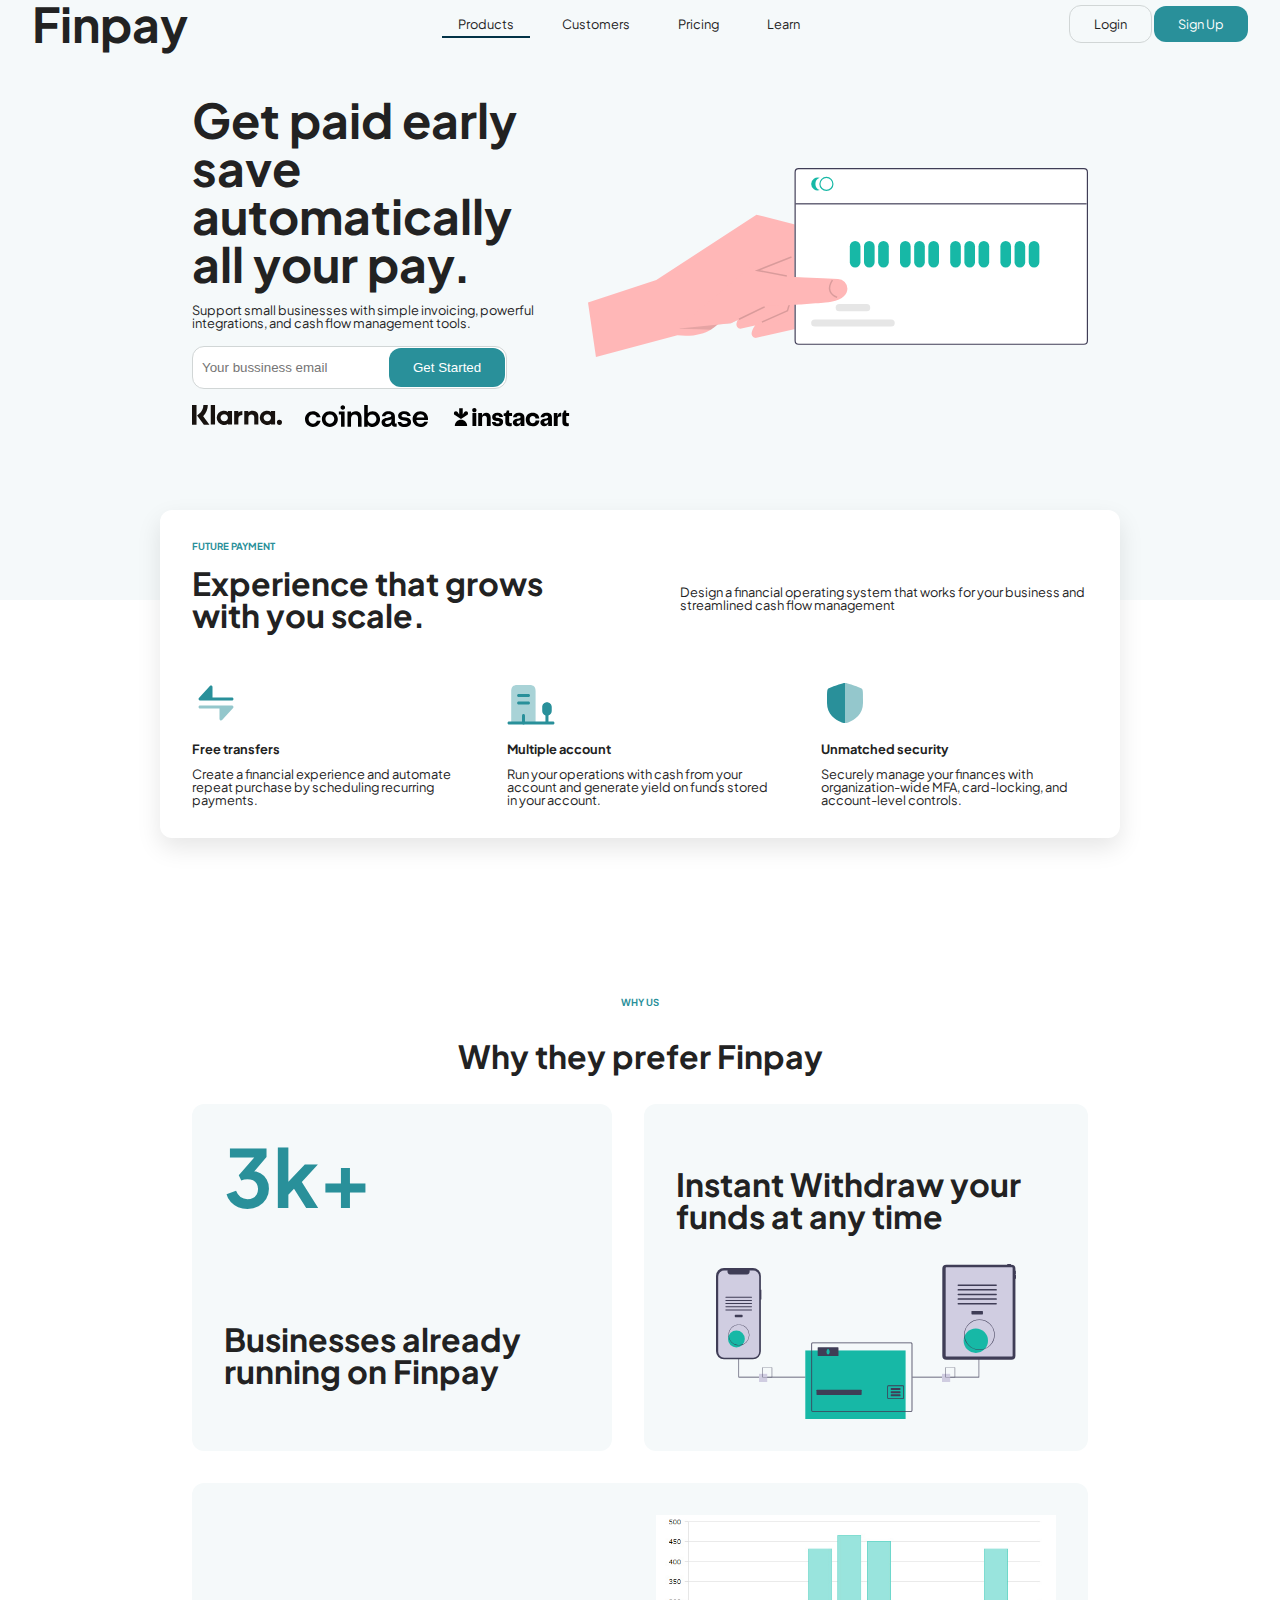
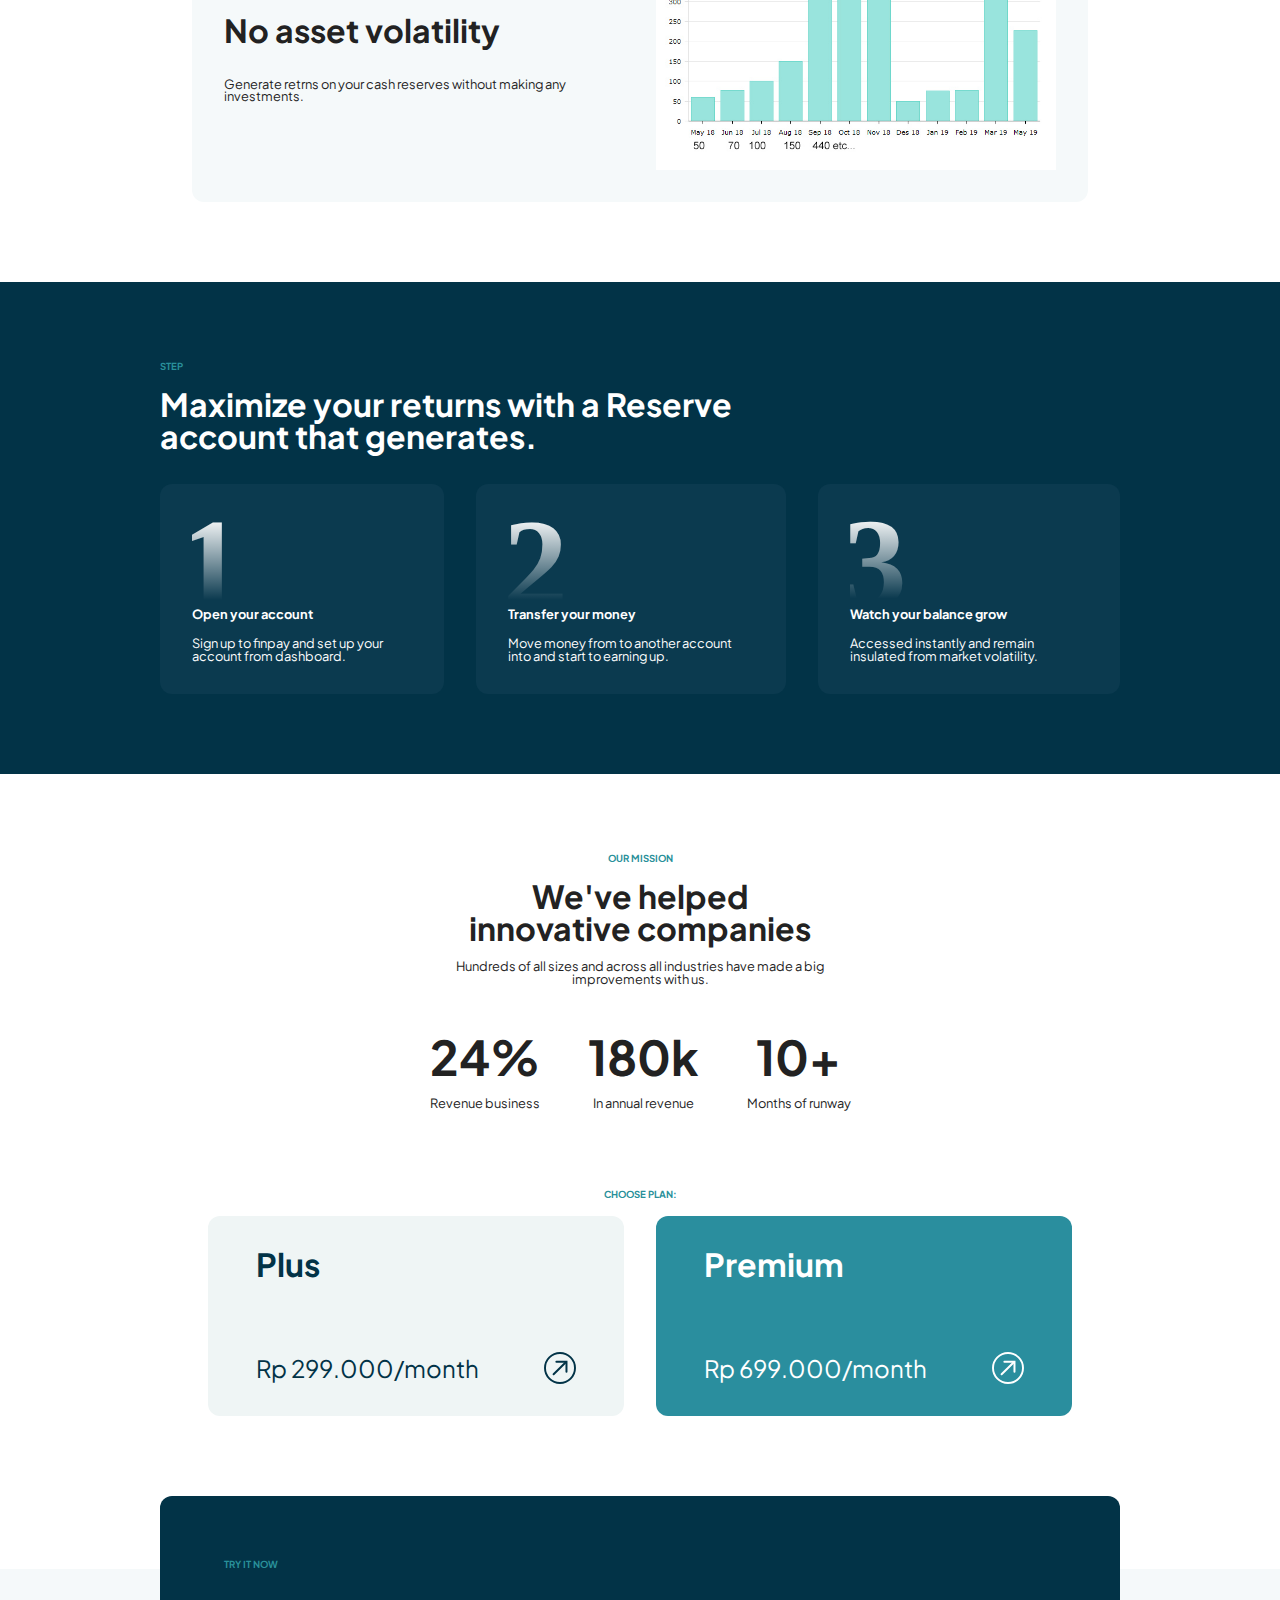
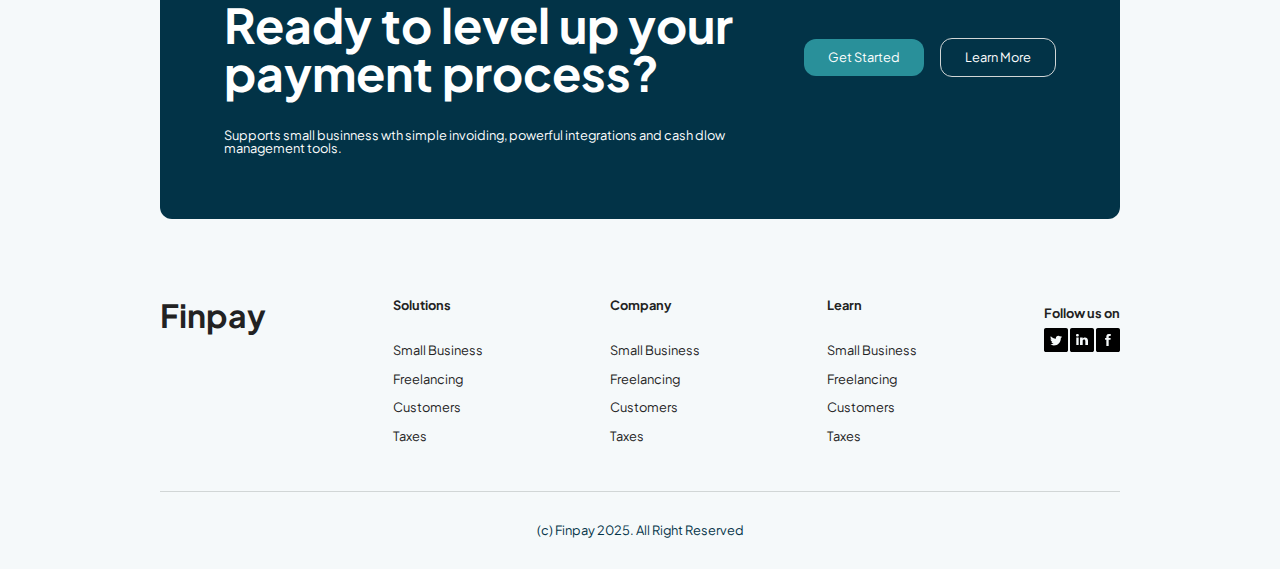
==== commit 8d84624f: "add padding + animation" ====
--- a/fintech-finpay/index.html
+++ b/fintech-finpay/index.html
@@ -175,7 +175,7 @@
                     <h2>Plus</h2>
                     <div class="plan-list_item_price">
                         <span>Rp 299.000/month</span>
-                        <svg width="32" height="32" version="1.1" viewBox="0 0 32 32"
+                        <svg class="arrow" width="32" height="32" version="1.1" viewBox="0 0 32 32"
                             xmlns="http://www.w3.org/2000/svg">
                             <g fill="none" stroke="#023347" stroke-linecap="round">
                                 <circle cx="16" cy="16" r="15" stroke-width="1.94"
@@ -192,7 +192,7 @@
                     <h2>Premium</h2>
                     <div class="plan-list_item_price">
                         <span>Rp 699.000/month</span>
-                        <svg width="32" height="32" version="1.1" viewBox="0 0 32 32"
+                        <svg class="arrow" width="32" height="32" version="1.1" viewBox="0 0 32 32"
                             xmlns="http://www.w3.org/2000/svg">
                             <g fill="none" stroke="#fff" stroke-linecap="round">
                                 <circle cx="16" cy="16" r="15" stroke-width="1.94"
--- a/fintech-finpay/style.css
+++ b/fintech-finpay/style.css
@@ -128,6 +128,7 @@
     align-items: center;
     margin-top: 3rem;
     gap: 1rem;
+    padding: 0 2rem;
 }
 .hero > .content,
 .hero > .image {
@@ -202,6 +203,7 @@
 }
 .why-us {
     margin-top: 10rem;
+    padding: 0 2rem;
 }
 .why-us h2 {
     margin: 2rem 0;
@@ -241,7 +243,7 @@
 .step-section {
     background-color: var(--deep-primary-background-color);
     color: var(--default-background-color);
-    padding: 5rem 0;
+    padding: 5rem 2rem;
     margin-top: 5rem;
 }
 .step-section .container h2 {
@@ -307,6 +309,7 @@
     flex-direction: column;
     justify-content: space-between;
     color: var(--default-background-color);
+    transition: all 0.2s ease-out;
 }
 .plan-list_item_price {
     font-size: 1.5rem;
@@ -344,6 +347,7 @@
 }
 footer {
     margin-top: 5rem;
+    padding: 0 2rem;
 }
 .footer {
     display: flex;
@@ -365,3 +369,13 @@
 .follow h4 {
     margin: 0.5rem 0;
 }
+.arrow {
+    transition: transform 0.2s ease-out;
+}
+.plan-list_item:hover {
+    transform: translateY(-5px);
+    box-shadow: var(--default-shadow);
+}
+.plan-list_item:hover .arrow {
+    transform: rotate(45deg);
+}
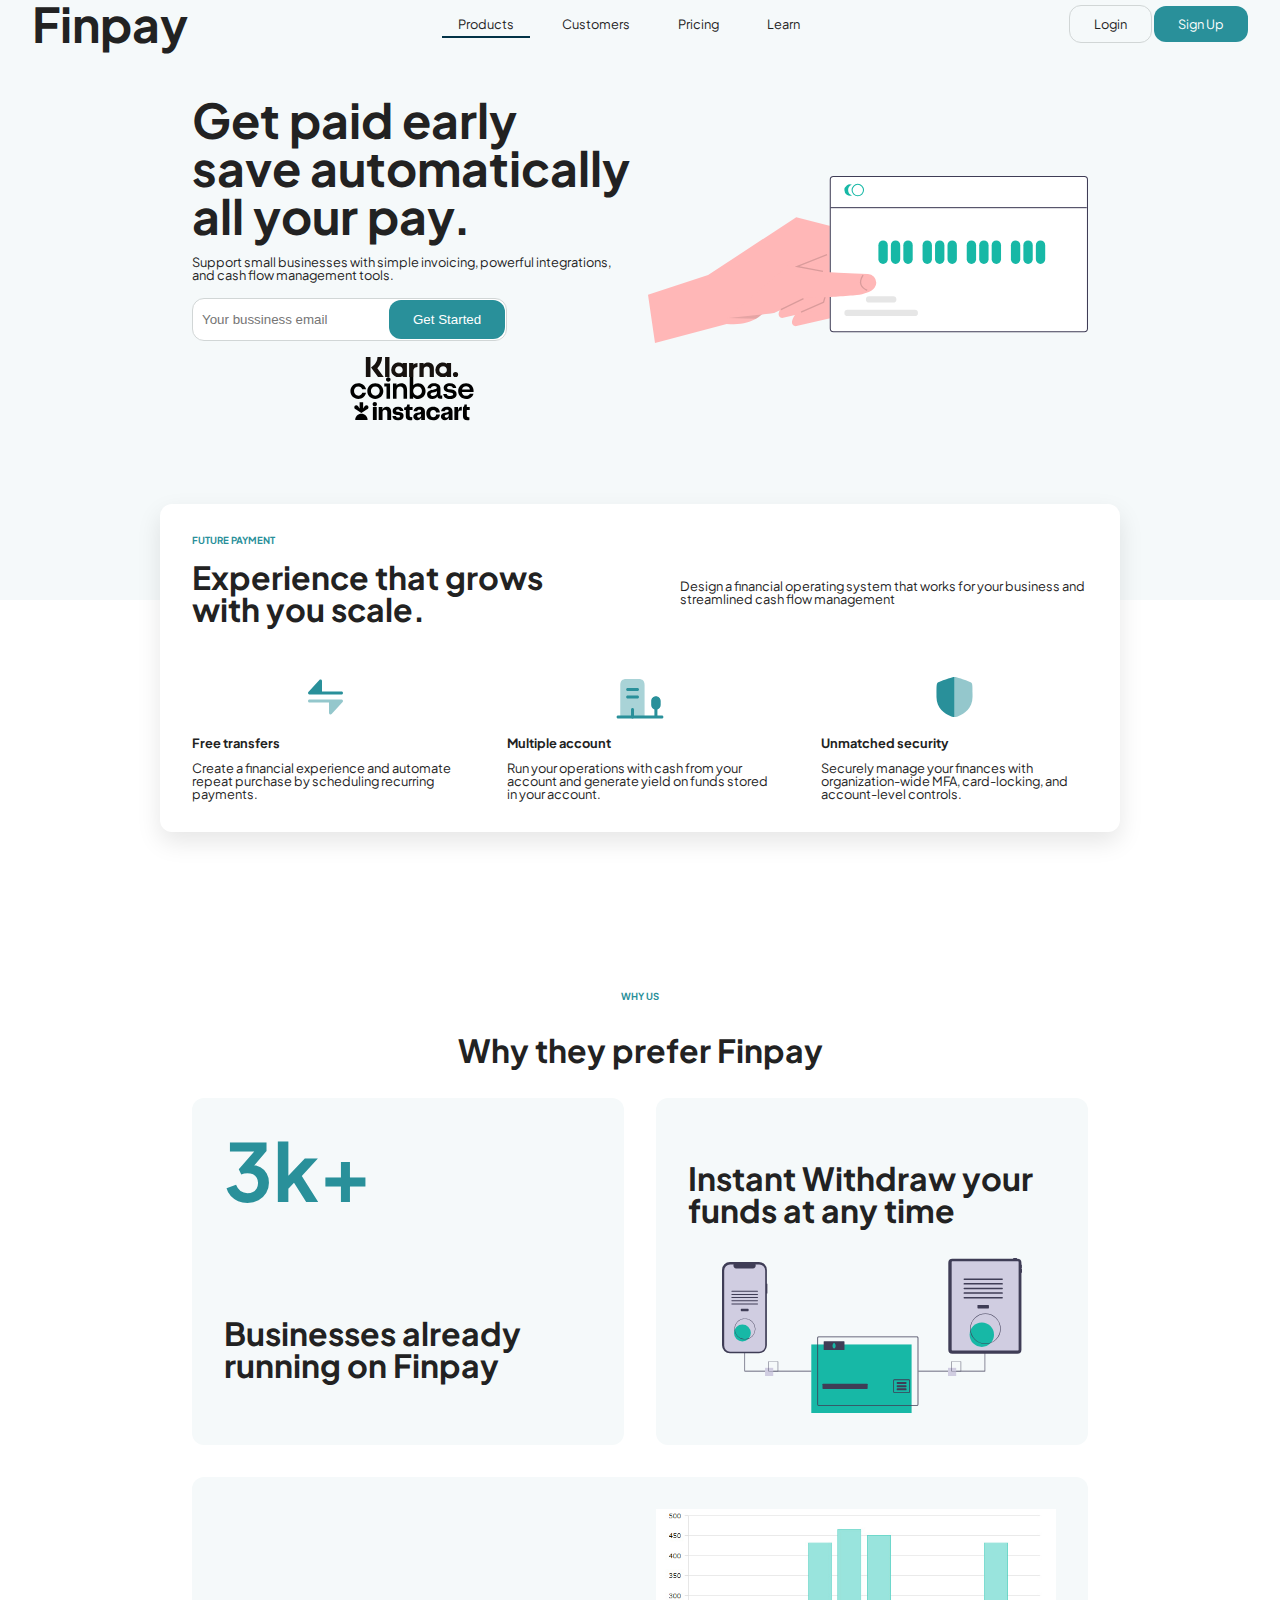
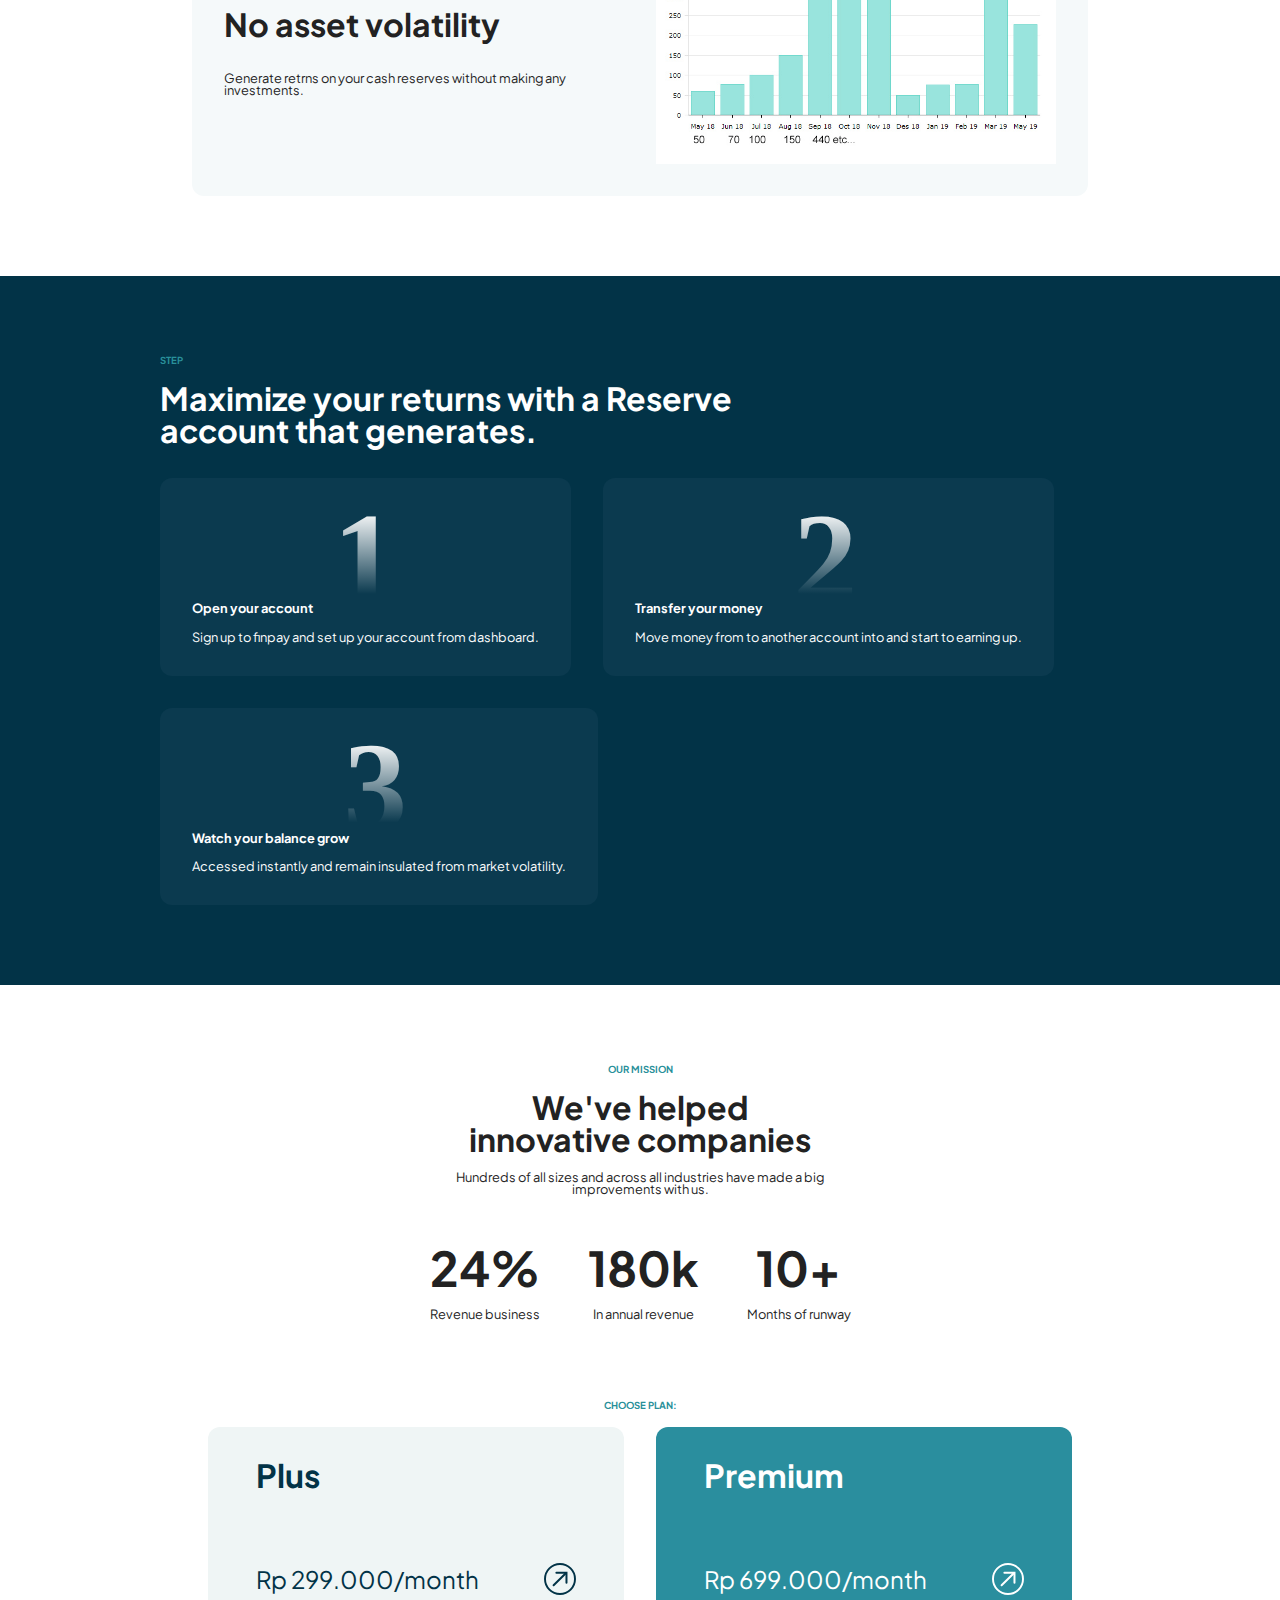
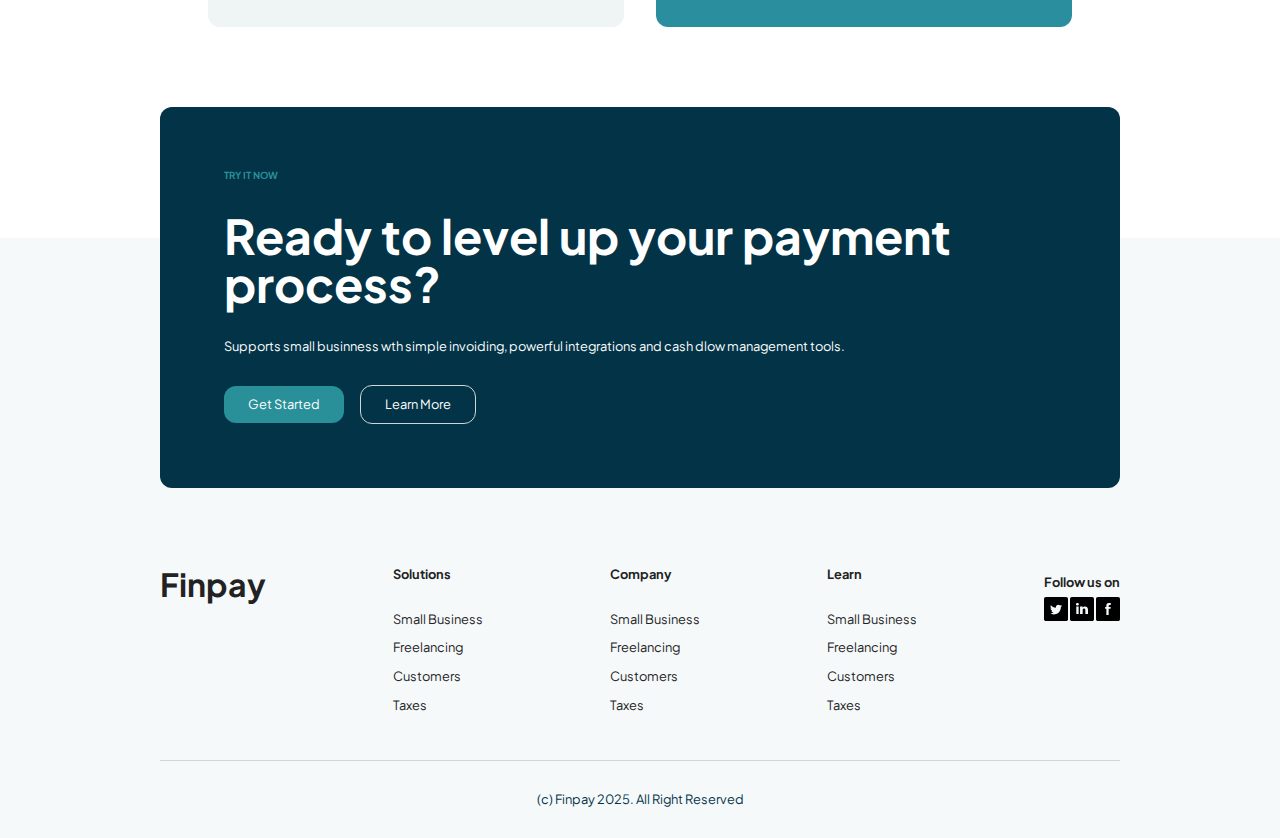
==== commit 4cc5816c: "add responsive" ====
--- a/fintech-finpay/index.html
+++ b/fintech-finpay/index.html
@@ -103,7 +103,7 @@
                 <div class="because-item">
                     <h2>Instant Withdraw your funds at any time</h2>
                     <div class="text-center">
-                        <img src="./img/transaction.svg" alt="" width="300">
+                        <img src="./img/transaction.svg" alt="" class="because-item_img">
                     </div>
                 </div>
             </div>
@@ -261,9 +261,9 @@
                 </div>
                 <div class="footer_item follow">
                     <h4>Follow us on</h4>
-                    <img src="./img/twitter.svg" alt="" width="24">
-                    <img src="./img/linkedin.svg" alt="" width="24">
-                    <img src="./img/facebook.svg" alt="" width="24">
+                    <img src="./img/twitter.svg" alt="" class="icon">
+                    <img src="./img/linkedin.svg" alt="" class="icon">
+                    <img src="./img/facebook.svg" alt="" class="icon">
                 </div>
             </div>
             <div class="copyright">
--- a/fintech-finpay/style.css
+++ b/fintech-finpay/style.css
@@ -23,14 +23,17 @@
     justify-content: space-between;
     align-items: center;
     padding: 0 2rem;
+    flex-wrap: wrap;
 }
 .container {
     max-width: 960px;
     margin: 0 auto;
+    flex-wrap: wrap;
 }
 .menu > ul {
     display: flex;
     list-style-type: none;
+    flex-wrap: wrap;
 }
 .menu > ul > li {
     margin: 0 0.5rem;
@@ -144,6 +147,8 @@
 }
 .hero > .image img {
     max-width: 500px;
+    min-width: 200px;
+    width: 100%;
 }
 .cta {
     display: inline-block;
@@ -165,6 +170,7 @@
     margin-top: 1rem;
     display: flex;
     justify-content: space-between;
+    flex-wrap: wrap;
 }
 .text-primary {
     color: var(--primary-color);
@@ -182,6 +188,7 @@
     justify-content: stretch;
     margin: 1rem 0;
     gap: 5rem;
+    flex-wrap: wrap;
 }
 .feature-description > * {
     flex: 1;
@@ -190,6 +197,7 @@
     display: flex;
     margin-top: 3rem;
     gap: 3rem;
+    flex-wrap: wrap;
 }
 
 .feature-item {
@@ -214,6 +222,7 @@
 .because {
     display: flex;
     gap: 2rem;
+    flex-wrap: wrap;
 }
 .because-item {
     background-color: var(--primary-background-color);
@@ -222,9 +231,14 @@
     display: flex;
     flex-direction: column;
     justify-content: space-between;
+    flex: 1;
+    flex-wrap: wrap;
 }
 .because-item h1 {
     font-size: 5rem;
+}
+.because-item_img {
+    max-width: 300px;
 }
 .asset-chart {
     margin-top: 2rem;
@@ -254,6 +268,7 @@
     display: flex;
     gap: 2rem;
     margin-top: 2rem;
+    flex-wrap: wrap;
 }
 .text-gradient {
     height: 92px;
@@ -280,6 +295,7 @@
     display: flex;
     justify-content: center;
     gap: 3rem;
+    flex-wrap: wrap;
 }
 .mission_title,
 .mission_desc {
@@ -299,6 +315,10 @@
     display: flex;
     gap: 2rem;
     padding: 0 3rem;
+    flex-wrap: wrap;
+}
+img {
+    width: 100%;
 }
 .plan-list_item {
     padding: 2rem 3rem;
@@ -307,6 +327,7 @@
     min-height: 200px;
     display: flex;
     flex-direction: column;
+    flex-wrap: wrap;
     justify-content: space-between;
     color: var(--default-background-color);
     transition: all 0.2s ease-out;
@@ -352,6 +373,7 @@
 .footer {
     display: flex;
     justify-content: space-between;
+    flex-wrap: wrap;
 }
 .footer_item h4 {
     margin-bottom: 2rem;
@@ -379,3 +401,50 @@
 .plan-list_item:hover .arrow {
     transform: rotate(45deg);
 }
+.icon {
+    max-width: 24px;
+}
+/* mobile screen */
+@media screen and (max-width: 414px) {
+    .plan-list {
+        flex-direction: column;
+        padding: 1rem;
+    }
+    .footer {
+        flex-direction: column;
+        padding: 1rem;
+    }
+    .footer h2 {
+        margin-bottom: 2rem;
+    }
+    .footer-bg {
+        height: 750px;
+    }
+    .mission_desc {
+        width: 100%;
+        padding: 1rem;
+    }
+    .mission_title {
+        width: 100%;
+        padding: 1rem;
+    }
+    .step-section .container h2 {
+        width: 100%;
+    }
+    .asset-chart-img {
+        min-width: 200px;
+    }
+    .feature-list {
+        flex-direction: column;
+    }
+    .feature {
+        margin: 4rem 1rem;
+    }
+    .header-bg {
+        height: 900px;
+    }
+    .supports {
+        flex-direction: column;
+        gap: 1rem;
+    }
+}
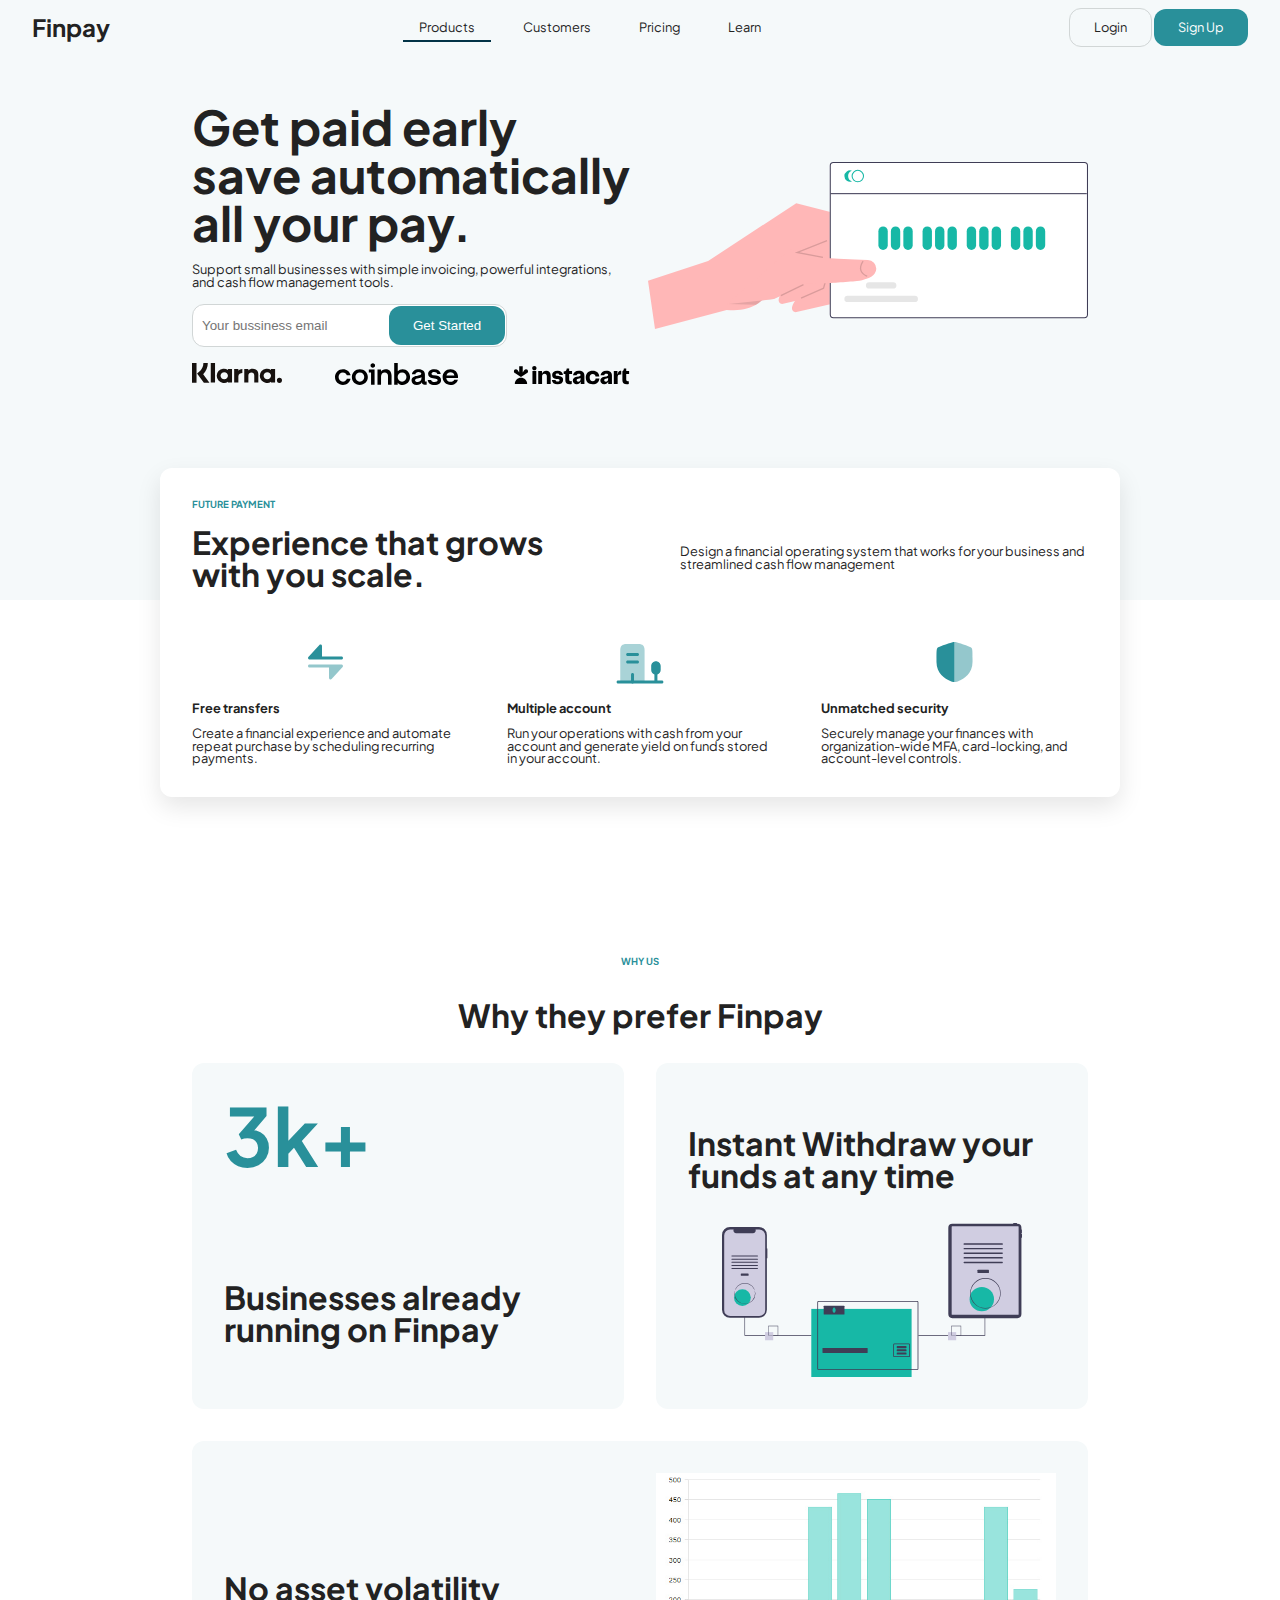
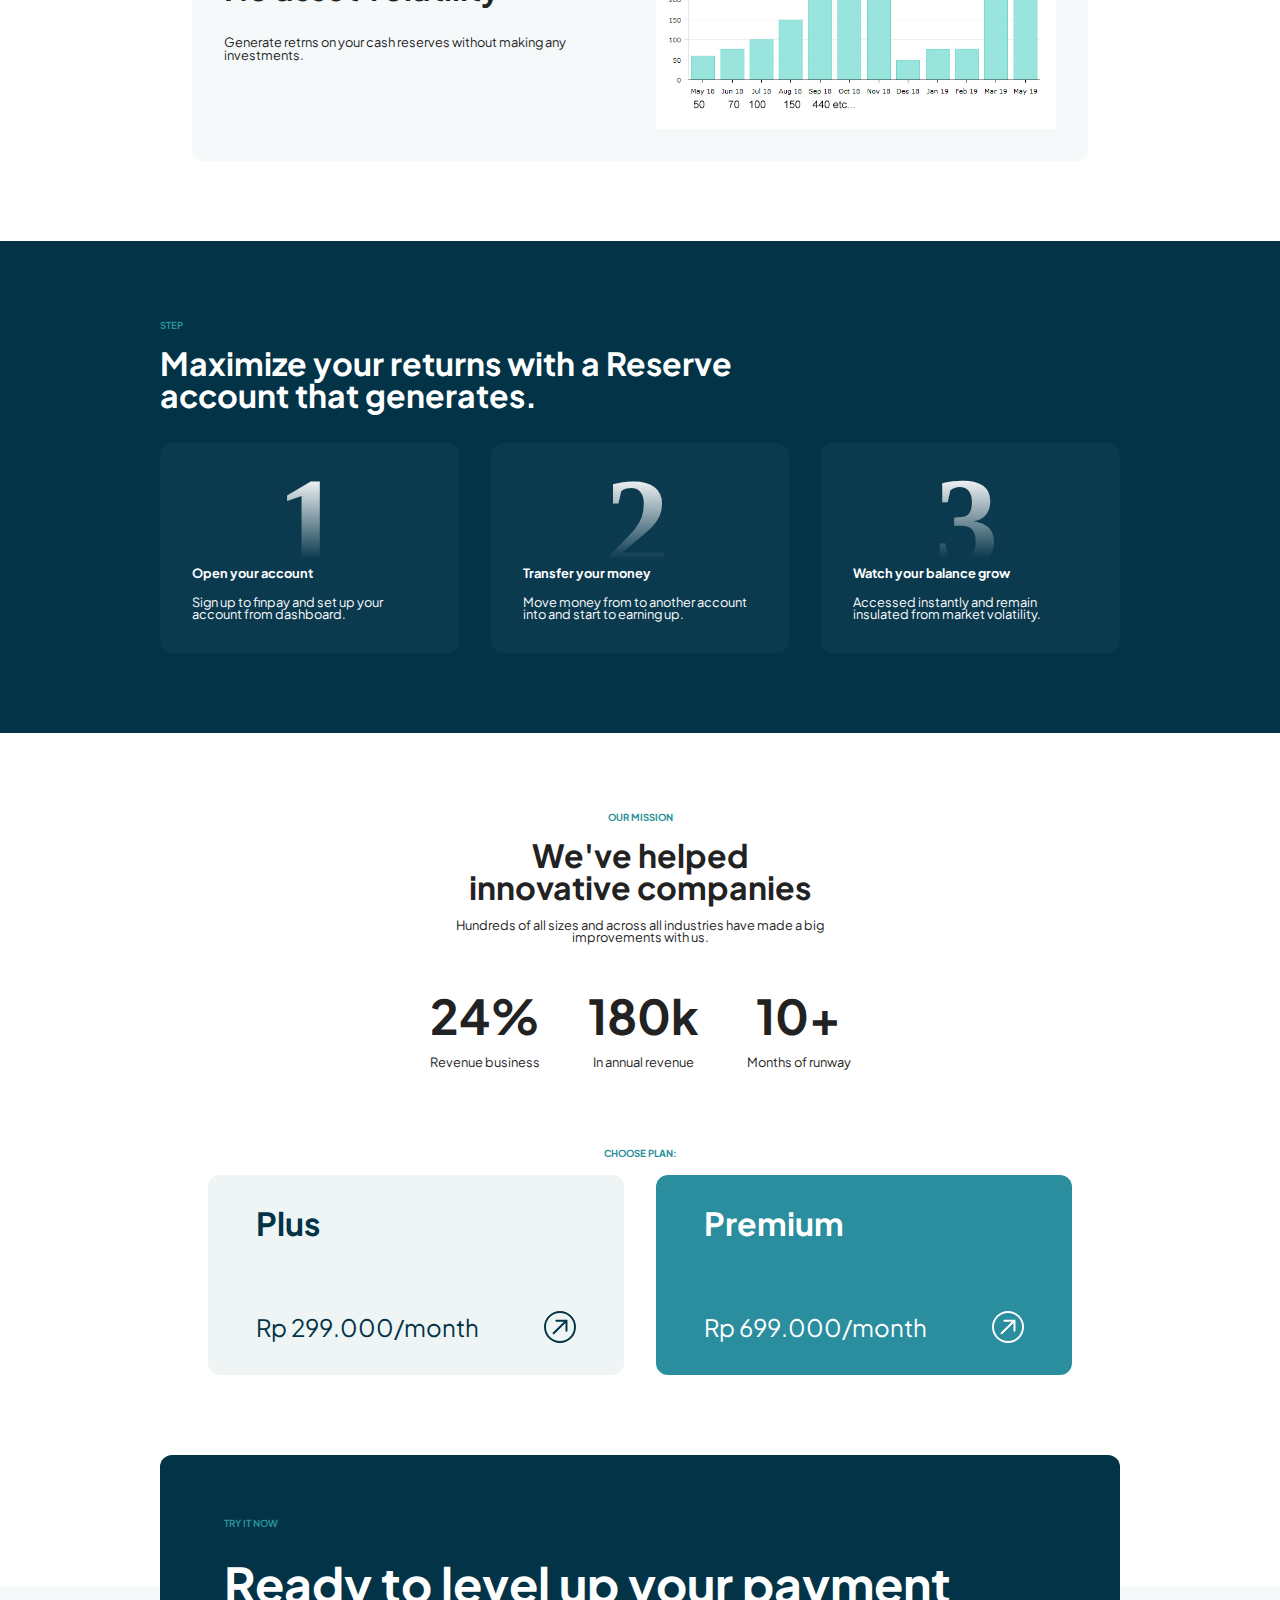
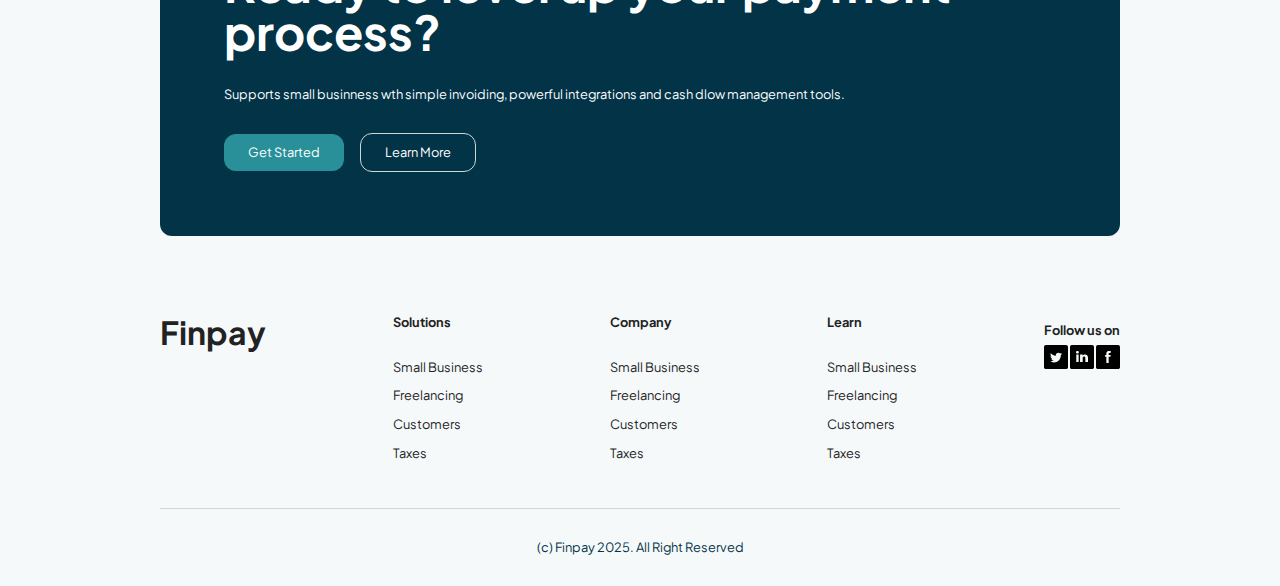
==== commit e5b1a6d9: "add responsive" ====
--- a/fintech-finpay/index.html
+++ b/fintech-finpay/index.html
@@ -18,7 +18,12 @@
         <div class="brand">
             <h1>Finpay</h1>
         </div>
+        <div class="mobile-nav-open">
+            <label for="menu" class="nav"><img src="./img/menu.svg" alt=""></label>
+        </div>
+        <input type="checkbox" name="menu" id="menu">
         <div class="menu">
+            <label for="menu" class="nav mobile"><img src="./img/close.svg" alt=""></label>
             <ul>
                 <li><a href="#" class="active">Products</a></li>
                 <li><a href="#">Customers</a></li>
@@ -44,9 +49,9 @@
                     <button type="reset" class="btn btn-primary">Get Started</button>
                 </form>
                 <div class="supports">
-                    <img src="./img/klarna.svg" alt="klarna" height="20">
-                    <img src="./img//coinbase.svg" alt="coinbase" height="22">
-                    <img src="./img/instacart.svg" alt="instacart" height="25">
+                    <span><img src="./img/klarna.svg" alt="klarna" height="20"></span>
+                    <span><img src="./img//coinbase.svg" alt="coinbase" height="22"></span>
+                    <span><img src="./img/instacart.svg" alt="instacart" height="25"></span>
                 </div>
             </div>
             <div class="image">
@@ -66,19 +71,19 @@
             </div>
             <div class="feature-list">
                 <div class="feature-item">
-                    <img src="./img/free_transfer.svg" alt="" height="48">
+                    <div><img src="./img/free_transfer.svg" alt="" height="48"></div>
                     <h4>Free transfers</h4>
                     <p>Create a financial experience and automate repeat purchase by scheduling recurring payments.</p>
                 </div>
                 <div class="feature-item">
-                    <img src="./img/multi_account.svg" alt="" height="48">
+                    <span><img src="./img/multi_account.svg" alt="" height="48"></span>
                     <h4>Multiple account</h4>
                     <p>Run your operations with cash from your account and generate yield on funds stored in your
                         account.
                     </p>
                 </div>
                 <div class="feature-item">
-                    <img src="./img/security.svg" alt="" height="48">
+                    <span><img src="./img/security.svg" alt="" height="48"></span>
                     <h4>Unmatched security</h4>
                     <p>Securely manage your finances with organization-wide MFA, card-locking, and account-level
                         controls.
--- a/fintech-finpay/style.css
+++ b/fintech-finpay/style.css
@@ -22,14 +22,19 @@
     display: flex;
     justify-content: space-between;
     align-items: center;
-    padding: 0 2rem;
-    flex-wrap: wrap;
+    padding: 0.5rem 2rem;
+    flex-wrap: wrap;
+    width: 100vw;
 }
 .container {
     max-width: 960px;
     margin: 0 auto;
     flex-wrap: wrap;
 }
+.menu,
+.button-sign {
+    transition: all 0.25s ease-in-out;
+}
 .menu > ul {
     display: flex;
     list-style-type: none;
@@ -38,11 +43,11 @@
 .menu > ul > li {
     margin: 0 0.5rem;
 }
-.menu a {
+.menu li > a {
     padding: 0.5rem 1rem;
     position: relative;
 }
-.menu a::after {
+.menu li > a::after {
     content: "";
     display: block;
     position: absolute;
@@ -171,6 +176,7 @@
     display: flex;
     justify-content: space-between;
     flex-wrap: wrap;
+    flex-direction: row;
 }
 .text-primary {
     color: var(--primary-color);
@@ -277,6 +283,7 @@
     background-color: var(--lighter-primary-background-color);
     padding: 2rem;
     border-radius: var(--default-border-radius);
+    flex: 1;
 }
 .step-section_steps_item h4 {
     margin-bottom: 1rem;
@@ -404,6 +411,23 @@
 .icon {
     max-width: 24px;
 }
+.mobile-nav-open {
+    display: none;
+}
+.brand h1 {
+    font-size: 1.5rem;
+}
+#menu {
+    display: none;
+}
+label.nav {
+    width: 32px;
+    display: block;
+    margin-left: auto;
+}
+label.nav.mobile {
+    display: none;
+}
 /* mobile screen */
 @media screen and (max-width: 414px) {
     .plan-list {
@@ -446,5 +470,82 @@
     .supports {
         flex-direction: column;
         gap: 1rem;
-    }
-}
+        align-items: start;
+    }
+    .step-section_steps {
+        flex-direction: column;
+    }
+    .feature-description {
+        gap: 1rem;
+        flex-direction: column;
+    }
+    .feature-list {
+        margin-top: 1rem;
+    }
+    .feature-item {
+        display: flex;
+        flex-direction: column;
+        align-items: start;
+    }
+    .feature {
+        margin: 2rem 3rem 0 3rem;
+    }
+    header {
+        padding: 1rem 2rem;
+    }
+    .brand h1 {
+        font-size: 1.5rem;
+    }
+    .menu {
+        position: fixed;
+        top: 0;
+        left: 0;
+        right: 0;
+        height: 100vh;
+        transform: translateX(100%);
+        background-color: #ffffff;
+        padding: 1rem 2rem 1rem 1rem;
+    }
+    .menu ul {
+        display: flex;
+        flex-direction: column;
+        gap: 2rem;
+        margin-top: 2rem;
+    }
+    .menu li > a {
+        font-size: 1.5rem;
+    }
+    .button-sign {
+        position: fixed;
+        bottom: 0;
+        left: 0;
+        right: 0;
+        transform: translateX(100%);
+        display: flex;
+        flex-direction: column;
+        padding: 2rem;
+        gap: 1rem;
+        font-size: 1.5rem;
+    }
+    .button-sign .btn {
+        padding: 1.25rem 1rem;
+    }
+    .mobile-nav-open {
+        display: inline-block;
+    }
+    .mobile-nav-open img {
+        width: 32px;
+    }
+    #menu:checked + .menu {
+        transform: translateX(0);
+    }
+    #menu:checked ~ .button-sign {
+        transform: translateX(0);
+    }
+    .menu li > a {
+        padding: 0.5rem 1rem 0.5rem 0;
+    }
+    label.nav.mobile {
+        display: block;
+    }
+}
